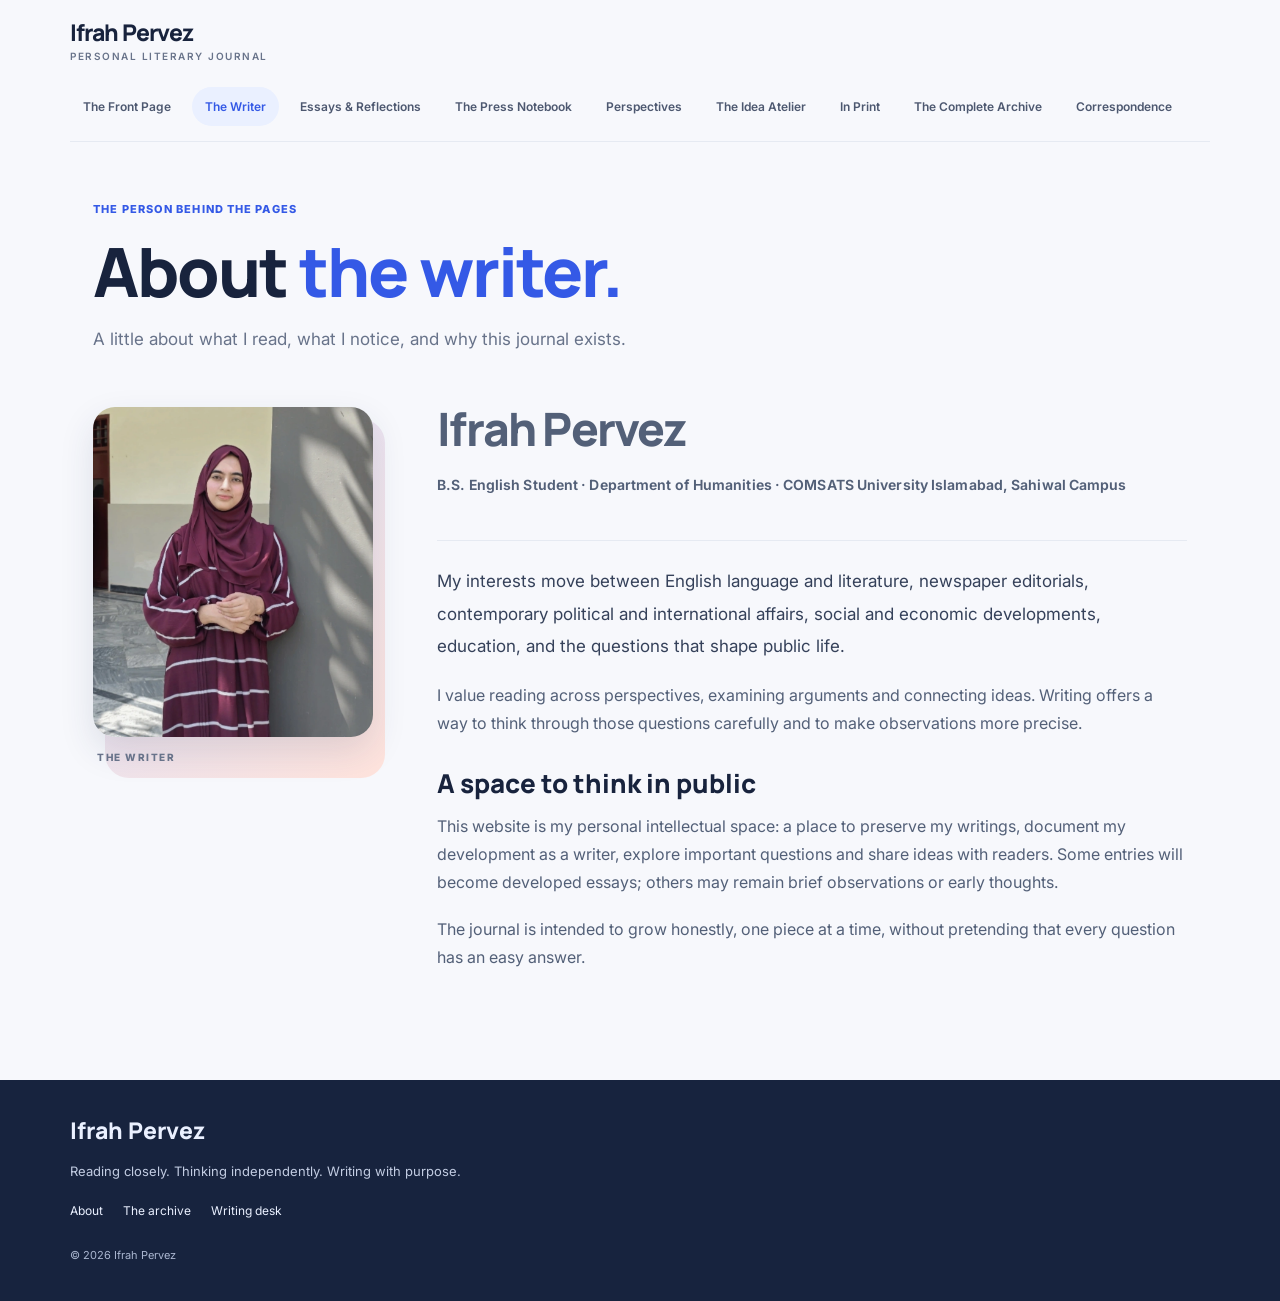
==== about.html @ 24530577 "Add files via upload" ====
<!doctype html>
<html lang="en"><head><meta charset="utf-8"><meta name="viewport" content="width=device-width, initial-scale=1"><meta name="description" content="A personal literary journal and writing archive by Ifrah Pervez."><meta name="theme-color" content="#f4f0e8"><title>About the Writer — Ifrah Pervez</title><link rel="stylesheet" href="styles.css"></head>
<body><header class="masthead"><div class="masthead-top"><a class="wordmark" href="index.html">Ifrah Pervez<span>Personal literary journal</span></a><button class="menu-toggle" aria-expanded="false" aria-label="Open navigation">Menu <i>＋</i></button></div><nav class="main-nav">
<a href="index.html">The Front Page</a><a class="current" href="about.html">The Writer</a><a href="essays.html">Essays &amp; Reflections</a><a href="observations.html">The Press Notebook</a><a href="opinions.html">Perspectives</a><a href="ideas.html">The Idea Atelier</a><a href="published.html">In Print</a><a href="archive.html">The Complete Archive</a><a href="correspondence.html">Correspondence</a>
</nav></header>
<main><section class="page-heading"><p class="overline">The person behind the pages</p><h1>About <em>the writer.</em></h1><p class="heading-note">A little about what I read, what I notice, and why this journal exists.</p></section><section class="about-page">
<figure class="writer-portrait"><img src="assets/ifrah-pervez.webp" alt="Portrait of Ifrah Pervez"><figcaption>THE WRITER</figcaption></figure>
<div class="prose">
<div class="writer-identity">
<p class="writer-name">Ifrah Pervez</p>
<p class="writer-subtitle">B.S. English Student · Department of Humanities · COMSATS University Islamabad, Sahiwal Campus</p>
</div>
<p class="lead">My interests move between English language and literature, newspaper editorials, contemporary political and international affairs, social and economic developments, education, and the questions that shape public life.</p><p>I value reading across perspectives, examining arguments and connecting ideas. Writing offers a way to think through those questions carefully and to make observations more precise.</p><h2>A space to think in public</h2><p>This website is my personal intellectual space: a place to preserve my writings, document my development as a writer, explore important questions and share ideas with readers. Some entries will become developed essays; others may remain brief observations or early thoughts.</p><p>The journal is intended to grow honestly, one piece at a time, without pretending that every question has an easy answer.</p></div></section></main><footer class="footer"><a class="footer-name" href="index.html">Ifrah Pervez</a><p>Reading closely. Thinking independently. Writing with purpose.</p><div><a href="about.html">About</a><a href="archive.html">The archive</a><a href="writing-desk.html">Writing desk</a></div><small>© 2026 Ifrah Pervez</small></footer><script src="app.js"></script></body></html>
---- styles.css ----
@import url('https://fonts.googleapis.com/css2?family=Inter:wght@400;500;600;700;800&family=Manrope:wght@400;500;600;700;800&display=swap');
:root{--ink:#18233d;--muted:#68738a;--blue:#3459e6;--blue2:#eaf0ff;--lav:#eee9ff;--coral:#ff806f;--peach:#fff0e9;--mint:#dff5ee;--yellow:#fff1bd;--line:#e6eaf2;--white:#fff;--bg:#f7f8fc;--heading:'Manrope',sans-serif;--body:'Inter',sans-serif}
*{box-sizing:border-box}html{scroll-behavior:smooth}body{margin:0;background:var(--bg);color:var(--ink);font:16px/1.75 var(--body)}a{color:inherit;text-decoration:none}button,input,select,textarea{font:inherit}img{max-width:100%}
.masthead{max-width:1320px;margin:auto;padding:20px 5.5% 0}.masthead-top{display:flex;align-items:center;justify-content:space-between;gap:20px;padding-bottom:15px}.wordmark{font:800 23px/1.1 var(--heading);letter-spacing:-1px;color:var(--ink)}.wordmark span{display:block;margin-top:5px;font:600 10px var(--body);letter-spacing:1.5px;text-transform:uppercase;color:var(--muted)}.main-nav{display:flex;align-items:center;gap:8px;flex-wrap:wrap;padding:10px 0 15px;border-bottom:1px solid var(--line)}.main-nav a{font-size:12px;font-weight:600;color:#4d5870;padding:9px 13px;border-radius:22px;transition:.2s}.main-nav a:hover,.main-nav a.current{background:var(--blue2);color:var(--blue)}.menu-toggle{display:none;border:0;background:var(--blue);color:white;border-radius:22px;padding:9px 16px}
main{max-width:1320px;margin:auto;padding:0 5.5%}.home-hero{padding:42px 0 26px}.hero-kicker,.section-label{display:flex;justify-content:space-between;align-items:center;font-size:11px;font-weight:700;letter-spacing:1.2px;text-transform:uppercase;color:var(--muted);padding:0 0 12px}.hero-kicker span,.section-label span:last-child{color:var(--blue)}.hero-grid{display:grid;grid-template-columns:1.05fr .85fr;gap:7%;align-items:center;padding:26px 2% 30px}.overline{font-size:11px;letter-spacing:1.1px;text-transform:uppercase;color:var(--blue);margin:0 0 14px;font-weight:800}.hero-copy h1{font:800 clamp(42px,6vw,76px)/1.08 var(--heading);letter-spacing:-3px;margin:0 0 20px;color:var(--ink)}.hero-copy h1 em{font-style:normal;color:var(--blue)}.hero-lede{max-width:610px;font:17px/1.85 var(--body);color:#536078;margin:0 0 25px}.under-link{display:inline-flex;gap:14px;align-items:center;border-radius:24px;background:var(--blue);color:#fff;padding:12px 20px;font-size:13px;font-weight:700;box-shadow:0 8px 20px #3459e62a}.under-link b{font-size:17px}.hero-portrait{margin:0;position:relative;padding:0}.hero-portrait:before{content:'';position:absolute;inset:-14px 16px 18px -16px;background:linear-gradient(135deg,#cfd9ff,#ffe0d7);border-radius:30px;transform:rotate(-2deg)}.hero-portrait img{display:block;position:relative;width:100%;height:440px;object-fit:cover;object-position:center 22%;border-radius:26px;box-shadow:0 18px 40px #24365a20}.hero-portrait figcaption{position:relative;display:flex;justify-content:space-between;gap:8px;padding:12px 5px 0;font-size:10px;letter-spacing:1px;color:var(--muted);font-weight:700}.hero-foot{display:flex;justify-content:space-between;gap:12px;flex-wrap:wrap;background:var(--lav);border-radius:18px;padding:14px 22px;font:700 13px var(--heading);color:#51468d}
.home-index{padding:48px 0 60px}.index-list{display:grid;grid-template-columns:repeat(2,1fr);gap:16px;margin-top:14px}.index-list a{display:grid;grid-template-columns:46px 1fr 22px;align-items:center;gap:14px;border:1px solid transparent;border-radius:20px;padding:22px;background:var(--blue2);transition:.2s}.index-list a:nth-child(2){background:var(--peach)}.index-list a:nth-child(3){background:var(--mint)}.index-list a:nth-child(4){background:var(--yellow)}.index-list a:hover{transform:translateY(-3px);box-shadow:0 12px 25px #1c2c5012}.index-list a>span{width:42px;height:42px;display:grid;place-items:center;border-radius:14px;background:#fff;color:var(--blue);font-weight:800}.index-list strong{font:800 19px/1.3 var(--heading)}.index-list i{display:block;grid-column:2;font:13px var(--body);color:var(--muted);font-style:normal}.index-list b{grid-column:3;grid-row:1/3;color:var(--blue);font-size:20px}
.home-bottom{display:grid;grid-template-columns:1fr 1fr;gap:18px;padding:12px 0 75px}.home-bottom>div{padding:30px;border-radius:22px;background:var(--peach)}.home-bottom .home-archive{background:var(--mint)}.home-bottom h2{font:800 clamp(30px,4vw,44px)/1.15 var(--heading);margin:0 0 12px;letter-spacing:-1.5px}.home-bottom h2 em{font-style:normal;color:var(--blue)}.home-bottom p:not(.overline){max-width:440px;color:var(--muted);font-size:15px;margin:0 0 20px}.home-bottom .under-link{padding:10px 16px}
.page-heading{padding:58px 2% 34px;max-width:1000px}.page-heading h1{font:800 clamp(40px,6vw,68px)/1.1 var(--heading);letter-spacing:-2px;margin:0 0 16px}.page-heading h1 em{font-style:normal;color:var(--blue)}.heading-note{font:17px/1.8 var(--body);color:var(--muted);max-width:720px;margin:0}.page-content{padding:28px 2% 90px}.section-label{margin-bottom:12px}.small-note{font-size:13px;color:var(--muted)}.entry-list{display:grid;gap:12px}.entry-row{display:grid;grid-template-columns:150px 1fr auto;gap:22px;align-items:start;padding:22px 24px;border-radius:18px;background:#fff;border:1px solid var(--line);box-shadow:0 5px 18px #1d2b4b08}.entry-kind{font-size:10px;letter-spacing:1px;text-transform:uppercase;color:var(--blue);font-weight:800;padding-top:7px}.entry-row h2{font:800 23px/1.3 var(--heading);margin:0 0 7px}.entry-row p{font-size:14px;color:var(--muted);margin:0;max-width:700px}.entry-date{font-size:11px;color:var(--muted);white-space:nowrap;padding-top:8px}.empty-state{padding:30px;background:var(--lav);border-radius:18px;color:#51468d}
.footer{background:#17233e;color:#eaf0ff;padding:34px max(5.5%,calc((100% - 1180px)/2));}.footer-name{font:800 23px var(--heading)}.footer p{color:#c2cce2;font-size:13px}.footer div{display:flex;gap:20px;flex-wrap:wrap;margin:18px 0}.footer div a{font-size:12px;color:#eaf0ff}.footer small{color:#aab6d0;font-size:11px}
.article-body{max-width:760px;margin:35px auto;font-size:17px;line-height:1.95;color:#35415a}.article-body p{margin:0 0 22px}.article-meta{font-size:12px;color:var(--blue);font-weight:800;text-transform:uppercase;letter-spacing:1px}.article-content h1{font:800 clamp(38px,5vw,60px)/1.15 var(--heading);letter-spacing:-2px}.article-actions{display:flex;gap:10px;flex-wrap:wrap}.outline-button,.quiet-button,.solid-button{border:0;border-radius:24px;padding:11px 18px;font-weight:700;font-size:13px;cursor:pointer}.solid-button{background:var(--blue);color:white}.outline-button{background:var(--blue2);color:var(--blue)}.quiet-button{background:#f0f2f7;color:#5b6478}.desk-notice{background:var(--yellow);border-radius:16px;padding:18px 20px;margin-bottom:24px}.desk-notice p{margin:5px 0 0;font-size:13px}.desk-form{display:grid;grid-template-columns:1fr 1fr;gap:16px}.field{display:flex;flex-direction:column;gap:6px}.field.full{grid-column:1/-1}.field label{font-size:12px;font-weight:800;color:#45516a}.field input,.field select,.field textarea,.archive-controls input,.archive-controls select{width:100%;border:1px solid #dce2ee;background:white;border-radius:12px;padding:12px 14px;color:var(--ink);outline-color:var(--blue)}.field textarea{resize:vertical}.desk-actions{display:flex;gap:10px;flex-wrap:wrap;margin:20px 0 34px}.desk-subhead{margin-top:30px}.desk-subhead h2{font:800 27px var(--heading);margin:0}.saved-list{display:grid;gap:10px}.saved-row{display:flex;justify-content:space-between;gap:14px;align-items:center;padding:14px 16px;border:1px solid var(--line);border-radius:14px;background:white}.saved-row small{display:block;color:var(--muted);font-size:11px}.saved-row button{border:0;border-radius:16px;padding:7px 11px;margin-left:6px;background:var(--blue2);color:var(--blue);cursor:pointer}.archive-controls{display:grid;grid-template-columns:2fr 1fr 1fr 1fr;gap:10px;margin-bottom:20px}.file-label{cursor:pointer}
@media(max-width:800px){.masthead{padding:16px 5% 0}.main-nav{gap:3px}.main-nav a{font-size:11px;padding:8px 10px}.hero-grid{grid-template-columns:1fr;gap:28px;padding:25px 1%}.hero-portrait{max-width:520px}.hero-portrait img{height:390px}.hero-copy h1{font-size:clamp(42px,10vw,66px)}.hero-foot{font-size:11px}.index-list{grid-template-columns:1fr}.entry-row{grid-template-columns:1fr;gap:5px}.entry-date{padding:0}.archive-controls{grid-template-columns:1fr 1fr}}
@media(max-width:560px){body{font-size:15px}.masthead-top{padding-bottom:10px}.menu-toggle{display:block}.main-nav{display:none;flex-direction:column;align-items:stretch;padding:8px 0}.main-nav.open{display:flex}.main-nav a{padding:10px 13px}.hero-grid{padding-top:18px}.hero-portrait img{height:340px}.hero-copy h1{letter-spacing:-2px}.hero-lede{font-size:15px}.hero-foot{display:grid;grid-template-columns:1fr;gap:5px}.home-bottom{grid-template-columns:1fr}.page-heading{padding-top:40px}.desk-form{grid-template-columns:1fr}.field.full{grid-column:auto}.archive-controls{grid-template-columns:1fr}.saved-row{align-items:flex-start;flex-direction:column}.footer{padding:30px 5%}}


/* The Writer page: a smaller portrait and a distinct academic identity */
.about-page{display:grid;grid-template-columns:minmax(210px,280px) minmax(0,1fr);gap:clamp(30px,5vw,68px);align-items:start;padding:10px 2% 90px}
.writer-portrait{margin:8px 0 0;max-width:280px;position:relative}
.writer-portrait:before{content:'';position:absolute;inset:12px -12px -12px 12px;border-radius:24px;background:linear-gradient(135deg,#dce4ff,#ffe3dc);z-index:0}
.writer-portrait img{display:block;position:relative;width:100%;height:330px;object-fit:cover;object-position:center 22%;border-radius:22px;box-shadow:0 14px 34px #24365a20}
.writer-portrait figcaption{position:relative;padding:12px 4px 0;font-size:10px;letter-spacing:1.5px;font-weight:800;color:var(--muted)}
.prose{max-width:760px}
.writer-identity{padding:4px 0 24px;margin:0 0 24px;border-bottom:1px solid var(--line)}
.writer-name{font:800 clamp(32px,4vw,46px)/1.12 var(--heading);letter-spacing:-1.8px;color:var(--ink);margin:0 0 9px}
.writer-subtitle{margin:0;color:var(--blue);font-size:14px;line-height:1.7;font-weight:650;letter-spacing:.1px}
.prose p{color:#536078;margin:0 0 19px}
.prose .lead{font-size:17px;line-height:1.9;color:#35415a}
.prose h2{font:800 26px/1.25 var(--heading);margin:30px 0 12px}
@media(max-width:800px){.about-page{grid-template-columns:220px minmax(0,1fr);gap:28px}.writer-portrait img{height:290px}}
@media(max-width:620px){.about-page{grid-template-columns:1fr;padding-top:0;gap:26px}.writer-portrait{width:min(240px,78%);margin:0 auto 4px}.writer-portrait img{height:285px}.writer-identity{text-align:left}.writer-name{font-size:36px}.writer-credentials{gap:7px}.writer-credentials span{font-size:11px;padding:7px 10px}}
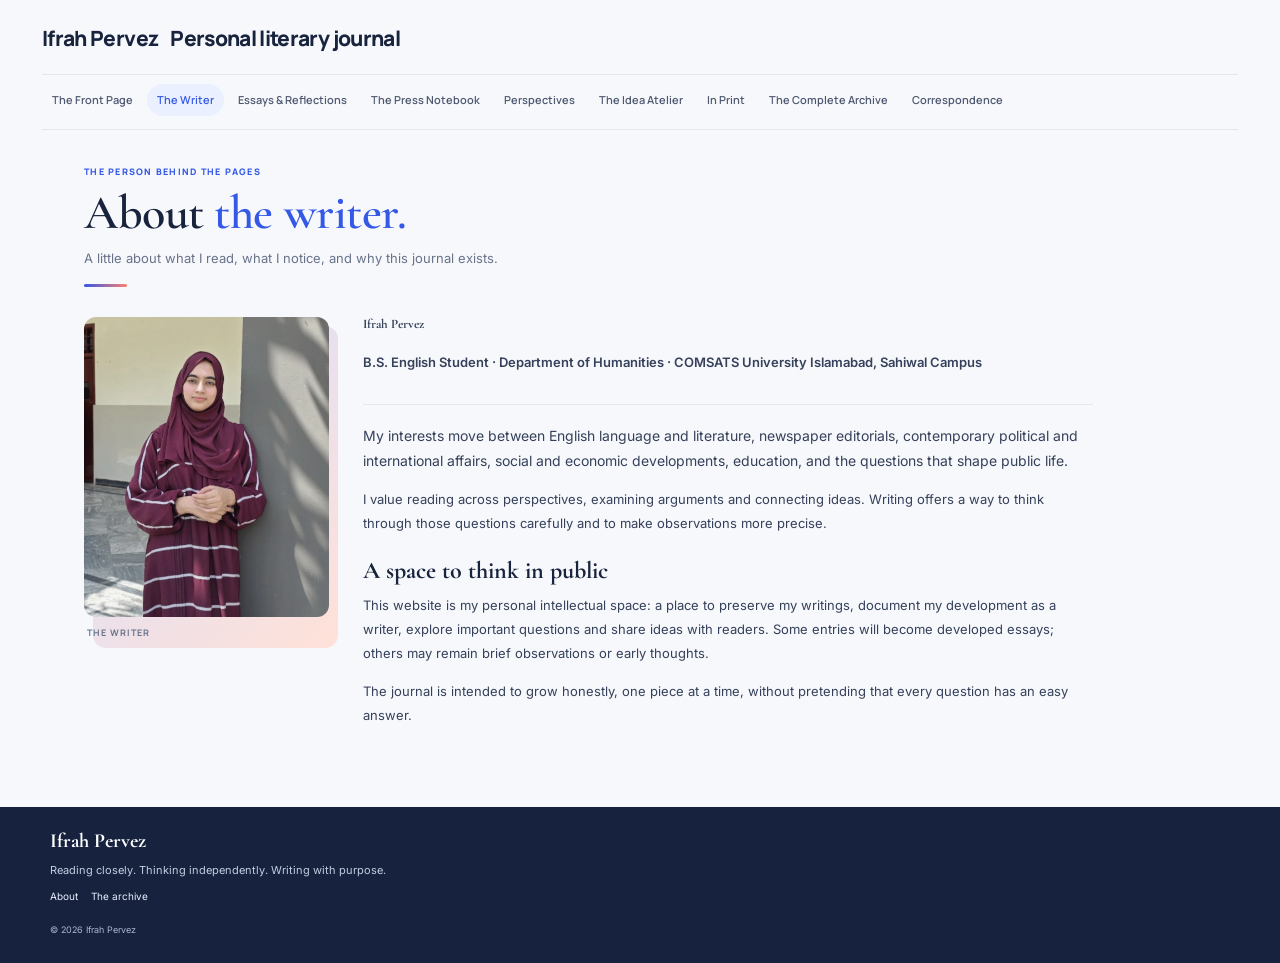
==== commit 6ea759ef: "Remove private Writing Desk link from About page" ====
--- a/about.html
+++ b/about.html
@@ -1,5 +1,5 @@
 <!doctype html>
-<html lang="en"><head><meta charset="utf-8"><meta name="viewport" content="width=device-width, initial-scale=1"><meta name="description" content="A personal literary journal and writing archive by Ifrah Pervez."><meta name="theme-color" content="#f4f0e8"><title>About the Writer — Ifrah Pervez</title><link rel="stylesheet" href="styles.css"></head>
+<html lang="en"><head><meta charset="utf-8"><meta name="viewport" content="width=device-width, initial-scale=1"><meta name="description" content="A personal literary journal and writing archive by Ifrah Pervez."><meta name="theme-color" content="#f4f0e8"><title>About the Writer — Ifrah Pervez</title><link rel="stylesheet" href="styles.css"><link rel="icon" type="image/svg+xml" href="assets/favicon.svg"></head>
 <body><header class="masthead"><div class="masthead-top"><a class="wordmark" href="index.html">Ifrah Pervez<span>Personal literary journal</span></a><button class="menu-toggle" aria-expanded="false" aria-label="Open navigation">Menu <i>＋</i></button></div><nav class="main-nav">
 <a href="index.html">The Front Page</a><a class="current" href="about.html">The Writer</a><a href="essays.html">Essays &amp; Reflections</a><a href="observations.html">The Press Notebook</a><a href="opinions.html">Perspectives</a><a href="ideas.html">The Idea Atelier</a><a href="published.html">In Print</a><a href="archive.html">The Complete Archive</a><a href="correspondence.html">Correspondence</a>
 </nav></header>
@@ -10,4 +10,4 @@
 <p class="writer-name">Ifrah Pervez</p>
 <p class="writer-subtitle">B.S. English Student · Department of Humanities · COMSATS University Islamabad, Sahiwal Campus</p>
 </div>
-<p class="lead">My interests move between English language and literature, newspaper editorials, contemporary political and international affairs, social and economic developments, education, and the questions that shape public life.</p><p>I value reading across perspectives, examining arguments and connecting ideas. Writing offers a way to think through those questions carefully and to make observations more precise.</p><h2>A space to think in public</h2><p>This website is my personal intellectual space: a place to preserve my writings, document my development as a writer, explore important questions and share ideas with readers. Some entries will become developed essays; others may remain brief observations or early thoughts.</p><p>The journal is intended to grow honestly, one piece at a time, without pretending that every question has an easy answer.</p></div></section></main><footer class="footer"><a class="footer-name" href="index.html">Ifrah Pervez</a><p>Reading closely. Thinking independently. Writing with purpose.</p><div><a href="about.html">About</a><a href="archive.html">The archive</a><a href="writing-desk.html">Writing desk</a></div><small>© 2026 Ifrah Pervez</small></footer><script src="app.js"></script></body></html>+<p class="lead">My interests move between English language and literature, newspaper editorials, contemporary political and international affairs, social and economic developments, education, and the questions that shape public life.</p><p>I value reading across perspectives, examining arguments and connecting ideas. Writing offers a way to think through those questions carefully and to make observations more precise.</p><h2>A space to think in public</h2><p>This website is my personal intellectual space: a place to preserve my writings, document my development as a writer, explore important questions and share ideas with readers. Some entries will become developed essays; others may remain brief observations or early thoughts.</p><p>The journal is intended to grow honestly, one piece at a time, without pretending that every question has an easy answer.</p></div></section></main><footer class="footer"><a class="footer-name" href="index.html">Ifrah Pervez</a><p>Reading closely. Thinking independently. Writing with purpose.</p><div><a href="about.html">About</a><a href="archive.html">The archive</a></div><small>© 2026 Ifrah Pervez</small></footer><script src="app.js"></script></body></html>
--- a/styles.css
+++ b/styles.css
@@ -1,29 +1,663 @@
-@import url('https://fonts.googleapis.com/css2?family=Inter:wght@400;500;600;700;800&family=Manrope:wght@400;500;600;700;800&display=swap');
-:root{--ink:#18233d;--muted:#68738a;--blue:#3459e6;--blue2:#eaf0ff;--lav:#eee9ff;--coral:#ff806f;--peach:#fff0e9;--mint:#dff5ee;--yellow:#fff1bd;--line:#e6eaf2;--white:#fff;--bg:#f7f8fc;--heading:'Manrope',sans-serif;--body:'Inter',sans-serif}
-*{box-sizing:border-box}html{scroll-behavior:smooth}body{margin:0;background:var(--bg);color:var(--ink);font:16px/1.75 var(--body)}a{color:inherit;text-decoration:none}button,input,select,textarea{font:inherit}img{max-width:100%}
-.masthead{max-width:1320px;margin:auto;padding:20px 5.5% 0}.masthead-top{display:flex;align-items:center;justify-content:space-between;gap:20px;padding-bottom:15px}.wordmark{font:800 23px/1.1 var(--heading);letter-spacing:-1px;color:var(--ink)}.wordmark span{display:block;margin-top:5px;font:600 10px var(--body);letter-spacing:1.5px;text-transform:uppercase;color:var(--muted)}.main-nav{display:flex;align-items:center;gap:8px;flex-wrap:wrap;padding:10px 0 15px;border-bottom:1px solid var(--line)}.main-nav a{font-size:12px;font-weight:600;color:#4d5870;padding:9px 13px;border-radius:22px;transition:.2s}.main-nav a:hover,.main-nav a.current{background:var(--blue2);color:var(--blue)}.menu-toggle{display:none;border:0;background:var(--blue);color:white;border-radius:22px;padding:9px 16px}
-main{max-width:1320px;margin:auto;padding:0 5.5%}.home-hero{padding:42px 0 26px}.hero-kicker,.section-label{display:flex;justify-content:space-between;align-items:center;font-size:11px;font-weight:700;letter-spacing:1.2px;text-transform:uppercase;color:var(--muted);padding:0 0 12px}.hero-kicker span,.section-label span:last-child{color:var(--blue)}.hero-grid{display:grid;grid-template-columns:1.05fr .85fr;gap:7%;align-items:center;padding:26px 2% 30px}.overline{font-size:11px;letter-spacing:1.1px;text-transform:uppercase;color:var(--blue);margin:0 0 14px;font-weight:800}.hero-copy h1{font:800 clamp(42px,6vw,76px)/1.08 var(--heading);letter-spacing:-3px;margin:0 0 20px;color:var(--ink)}.hero-copy h1 em{font-style:normal;color:var(--blue)}.hero-lede{max-width:610px;font:17px/1.85 var(--body);color:#536078;margin:0 0 25px}.under-link{display:inline-flex;gap:14px;align-items:center;border-radius:24px;background:var(--blue);color:#fff;padding:12px 20px;font-size:13px;font-weight:700;box-shadow:0 8px 20px #3459e62a}.under-link b{font-size:17px}.hero-portrait{margin:0;position:relative;padding:0}.hero-portrait:before{content:'';position:absolute;inset:-14px 16px 18px -16px;background:linear-gradient(135deg,#cfd9ff,#ffe0d7);border-radius:30px;transform:rotate(-2deg)}.hero-portrait img{display:block;position:relative;width:100%;height:440px;object-fit:cover;object-position:center 22%;border-radius:26px;box-shadow:0 18px 40px #24365a20}.hero-portrait figcaption{position:relative;display:flex;justify-content:space-between;gap:8px;padding:12px 5px 0;font-size:10px;letter-spacing:1px;color:var(--muted);font-weight:700}.hero-foot{display:flex;justify-content:space-between;gap:12px;flex-wrap:wrap;background:var(--lav);border-radius:18px;padding:14px 22px;font:700 13px var(--heading);color:#51468d}
-.home-index{padding:48px 0 60px}.index-list{display:grid;grid-template-columns:repeat(2,1fr);gap:16px;margin-top:14px}.index-list a{display:grid;grid-template-columns:46px 1fr 22px;align-items:center;gap:14px;border:1px solid transparent;border-radius:20px;padding:22px;background:var(--blue2);transition:.2s}.index-list a:nth-child(2){background:var(--peach)}.index-list a:nth-child(3){background:var(--mint)}.index-list a:nth-child(4){background:var(--yellow)}.index-list a:hover{transform:translateY(-3px);box-shadow:0 12px 25px #1c2c5012}.index-list a>span{width:42px;height:42px;display:grid;place-items:center;border-radius:14px;background:#fff;color:var(--blue);font-weight:800}.index-list strong{font:800 19px/1.3 var(--heading)}.index-list i{display:block;grid-column:2;font:13px var(--body);color:var(--muted);font-style:normal}.index-list b{grid-column:3;grid-row:1/3;color:var(--blue);font-size:20px}
-.home-bottom{display:grid;grid-template-columns:1fr 1fr;gap:18px;padding:12px 0 75px}.home-bottom>div{padding:30px;border-radius:22px;background:var(--peach)}.home-bottom .home-archive{background:var(--mint)}.home-bottom h2{font:800 clamp(30px,4vw,44px)/1.15 var(--heading);margin:0 0 12px;letter-spacing:-1.5px}.home-bottom h2 em{font-style:normal;color:var(--blue)}.home-bottom p:not(.overline){max-width:440px;color:var(--muted);font-size:15px;margin:0 0 20px}.home-bottom .under-link{padding:10px 16px}
-.page-heading{padding:58px 2% 34px;max-width:1000px}.page-heading h1{font:800 clamp(40px,6vw,68px)/1.1 var(--heading);letter-spacing:-2px;margin:0 0 16px}.page-heading h1 em{font-style:normal;color:var(--blue)}.heading-note{font:17px/1.8 var(--body);color:var(--muted);max-width:720px;margin:0}.page-content{padding:28px 2% 90px}.section-label{margin-bottom:12px}.small-note{font-size:13px;color:var(--muted)}.entry-list{display:grid;gap:12px}.entry-row{display:grid;grid-template-columns:150px 1fr auto;gap:22px;align-items:start;padding:22px 24px;border-radius:18px;background:#fff;border:1px solid var(--line);box-shadow:0 5px 18px #1d2b4b08}.entry-kind{font-size:10px;letter-spacing:1px;text-transform:uppercase;color:var(--blue);font-weight:800;padding-top:7px}.entry-row h2{font:800 23px/1.3 var(--heading);margin:0 0 7px}.entry-row p{font-size:14px;color:var(--muted);margin:0;max-width:700px}.entry-date{font-size:11px;color:var(--muted);white-space:nowrap;padding-top:8px}.empty-state{padding:30px;background:var(--lav);border-radius:18px;color:#51468d}
-.footer{background:#17233e;color:#eaf0ff;padding:34px max(5.5%,calc((100% - 1180px)/2));}.footer-name{font:800 23px var(--heading)}.footer p{color:#c2cce2;font-size:13px}.footer div{display:flex;gap:20px;flex-wrap:wrap;margin:18px 0}.footer div a{font-size:12px;color:#eaf0ff}.footer small{color:#aab6d0;font-size:11px}
-.article-body{max-width:760px;margin:35px auto;font-size:17px;line-height:1.95;color:#35415a}.article-body p{margin:0 0 22px}.article-meta{font-size:12px;color:var(--blue);font-weight:800;text-transform:uppercase;letter-spacing:1px}.article-content h1{font:800 clamp(38px,5vw,60px)/1.15 var(--heading);letter-spacing:-2px}.article-actions{display:flex;gap:10px;flex-wrap:wrap}.outline-button,.quiet-button,.solid-button{border:0;border-radius:24px;padding:11px 18px;font-weight:700;font-size:13px;cursor:pointer}.solid-button{background:var(--blue);color:white}.outline-button{background:var(--blue2);color:var(--blue)}.quiet-button{background:#f0f2f7;color:#5b6478}.desk-notice{background:var(--yellow);border-radius:16px;padding:18px 20px;margin-bottom:24px}.desk-notice p{margin:5px 0 0;font-size:13px}.desk-form{display:grid;grid-template-columns:1fr 1fr;gap:16px}.field{display:flex;flex-direction:column;gap:6px}.field.full{grid-column:1/-1}.field label{font-size:12px;font-weight:800;color:#45516a}.field input,.field select,.field textarea,.archive-controls input,.archive-controls select{width:100%;border:1px solid #dce2ee;background:white;border-radius:12px;padding:12px 14px;color:var(--ink);outline-color:var(--blue)}.field textarea{resize:vertical}.desk-actions{display:flex;gap:10px;flex-wrap:wrap;margin:20px 0 34px}.desk-subhead{margin-top:30px}.desk-subhead h2{font:800 27px var(--heading);margin:0}.saved-list{display:grid;gap:10px}.saved-row{display:flex;justify-content:space-between;gap:14px;align-items:center;padding:14px 16px;border:1px solid var(--line);border-radius:14px;background:white}.saved-row small{display:block;color:var(--muted);font-size:11px}.saved-row button{border:0;border-radius:16px;padding:7px 11px;margin-left:6px;background:var(--blue2);color:var(--blue);cursor:pointer}.archive-controls{display:grid;grid-template-columns:2fr 1fr 1fr 1fr;gap:10px;margin-bottom:20px}.file-label{cursor:pointer}
-@media(max-width:800px){.masthead{padding:16px 5% 0}.main-nav{gap:3px}.main-nav a{font-size:11px;padding:8px 10px}.hero-grid{grid-template-columns:1fr;gap:28px;padding:25px 1%}.hero-portrait{max-width:520px}.hero-portrait img{height:390px}.hero-copy h1{font-size:clamp(42px,10vw,66px)}.hero-foot{font-size:11px}.index-list{grid-template-columns:1fr}.entry-row{grid-template-columns:1fr;gap:5px}.entry-date{padding:0}.archive-controls{grid-template-columns:1fr 1fr}}
-@media(max-width:560px){body{font-size:15px}.masthead-top{padding-bottom:10px}.menu-toggle{display:block}.main-nav{display:none;flex-direction:column;align-items:stretch;padding:8px 0}.main-nav.open{display:flex}.main-nav a{padding:10px 13px}.hero-grid{padding-top:18px}.hero-portrait img{height:340px}.hero-copy h1{letter-spacing:-2px}.hero-lede{font-size:15px}.hero-foot{display:grid;grid-template-columns:1fr;gap:5px}.home-bottom{grid-template-columns:1fr}.page-heading{padding-top:40px}.desk-form{grid-template-columns:1fr}.field.full{grid-column:auto}.archive-controls{grid-template-columns:1fr}.saved-row{align-items:flex-start;flex-direction:column}.footer{padding:30px 5%}}
-
-
-/* The Writer page: a smaller portrait and a distinct academic identity */
-.about-page{display:grid;grid-template-columns:minmax(210px,280px) minmax(0,1fr);gap:clamp(30px,5vw,68px);align-items:start;padding:10px 2% 90px}
-.writer-portrait{margin:8px 0 0;max-width:280px;position:relative}
-.writer-portrait:before{content:'';position:absolute;inset:12px -12px -12px 12px;border-radius:24px;background:linear-gradient(135deg,#dce4ff,#ffe3dc);z-index:0}
-.writer-portrait img{display:block;position:relative;width:100%;height:330px;object-fit:cover;object-position:center 22%;border-radius:22px;box-shadow:0 14px 34px #24365a20}
-.writer-portrait figcaption{position:relative;padding:12px 4px 0;font-size:10px;letter-spacing:1.5px;font-weight:800;color:var(--muted)}
-.prose{max-width:760px}
-.writer-identity{padding:4px 0 24px;margin:0 0 24px;border-bottom:1px solid var(--line)}
-.writer-name{font:800 clamp(32px,4vw,46px)/1.12 var(--heading);letter-spacing:-1.8px;color:var(--ink);margin:0 0 9px}
-.writer-subtitle{margin:0;color:var(--blue);font-size:14px;line-height:1.7;font-weight:650;letter-spacing:.1px}
-.prose p{color:#536078;margin:0 0 19px}
-.prose .lead{font-size:17px;line-height:1.9;color:#35415a}
-.prose h2{font:800 26px/1.25 var(--heading);margin:30px 0 12px}
-@media(max-width:800px){.about-page{grid-template-columns:220px minmax(0,1fr);gap:28px}.writer-portrait img{height:290px}}
-@media(max-width:620px){.about-page{grid-template-columns:1fr;padding-top:0;gap:26px}.writer-portrait{width:min(240px,78%);margin:0 auto 4px}.writer-portrait img{height:285px}.writer-identity{text-align:left}.writer-name{font-size:36px}.writer-credentials{gap:7px}.writer-credentials span{font-size:11px;padding:7px 10px}}
+@import url('https://fonts.googleapis.com/css2?family=Cormorant+Garamond:wght@500;600;700&family=Inter:wght@400;500;600;700&family=Manrope:wght@500;600;700;800&display=swap');
+
+/* =====================================================
+   IFRAH PERVEZ — PERSONAL DIGITAL LITERARY JOURNAL
+   Classical editorial typography + modern digital layout
+   Existing cobalt, lavender, coral and mint palette retained
+===================================================== */
+
+:root {
+  --ink: #18233d;
+  --ink-soft: #35415a;
+  --muted: #68738a;
+  --blue: #3459e6;
+  --blue-deep: #263b83;
+  --blue2: #eaf0ff;
+  --lav: #eee9ff;
+  --coral: #ff806f;
+  --peach: #fff0e9;
+  --mint: #dff5ee;
+  --yellow: #fff1bd;
+  --line: #e3e7f0;
+  --white: #ffffff;
+  --bg: #f7f8fc;
+  --heading: 'Cormorant Garamond', Georgia, serif;
+  --body: 'Inter', Arial, sans-serif;
+  --ui: 'Manrope', Arial, sans-serif;
+  --content: 1180px;
+  --radius: 14px;
+  --shadow-soft: 0 8px 24px rgba(24, 35, 61, .06);
+}
+
+* { box-sizing: border-box; }
+html { scroll-behavior: smooth; }
+body {
+  margin: 0;
+  background: var(--bg);
+  color: var(--ink);
+  font: 15px/1.7 var(--body);
+  -webkit-font-smoothing: antialiased;
+}
+img { display: block; max-width: 100%; }
+a { color: inherit; text-decoration: none; }
+button, input, select, textarea { font: inherit; }
+button { cursor: pointer; }
+
+/* HEADER */
+.masthead {
+  width: 100%;
+  max-width: 1320px;
+  margin: 0 auto;
+  padding: 18px 42px 0;
+}
+.masthead-top {
+  display: flex;
+  align-items: center;
+  justify-content: space-between;
+  gap: 18px;
+  padding-bottom: 14px;
+}
+.wordmark {
+  display: inline-flex;
+  align-items: center;
+  gap: 12px;
+  min-height: 42px;
+  color: var(--ink);
+  font: 800 21px/1.1 var(--ui);
+  letter-spacing: -.65px;
+  text-decoration: none;
+}
+
+.wordmark img {
+  display: block;
+  flex: 0 0 42px;
+  width: 42px;
+  height: 42px;
+  margin: 0;
+  object-fit: contain;
+}
+
+.wordmark-text {
+  display: block;
+  color: var(--ink);
+  font: 800 21px/1.1 var(--ui);
+  letter-spacing: -.65px;
+}
+
+.wordmark-text span {
+  display: block;
+  margin-top: 5px;
+  color: var(--muted);
+  font: 600 9px/1.3 var(--body);
+  letter-spacing: 1.35px;
+  text-transform: uppercase;
+}
+.main-nav {
+  display: flex;
+  align-items: center;
+  flex-wrap: wrap;
+  gap: 4px;
+  padding: 9px 0 13px;
+  border-top: 1px solid var(--line);
+  border-bottom: 1px solid var(--line);
+}
+.main-nav a {
+  display: inline-flex;
+  align-items: center;
+  min-height: 32px;
+  padding: 6px 10px;
+  border-radius: 18px;
+  color: #4d5870;
+  font: 600 11px/1.3 var(--ui);
+  transition: background .2s ease, color .2s ease;
+}
+.main-nav a:hover, .main-nav a.current {
+   .main-nav a.writing-desk-link {
+  margin-left: 6px;
+  padding: 8px 14px;
+  background: var(--ink);
+  color: #ffffff;
+  font-weight: 700;
+}
+
+.main-nav a.writing-desk-link:hover {
+  background: var(--blue);
+  color: #ffffff;
+}
+  background: var(--blue2);
+  color: var(--blue);
+}
+.menu-toggle {
+  display: none;
+  border: 0;
+  border-radius: 20px;
+  padding: 8px 13px;
+  background: var(--blue);
+  color: var(--white);
+  font: 700 11px var(--ui);
+}
+
+/* PAGE WIDTH */
+main {
+  width: 100%;
+  max-width: var(--content);
+  margin: 0 auto;
+  padding: 0 34px;
+}
+
+/* HOMEPAGE HERO */
+.home-hero { padding: 30px 0 20px; }
+.hero-kicker, .section-label {
+  display: flex;
+  align-items: center;
+  justify-content: space-between;
+  gap: 14px;
+  color: var(--muted);
+  font: 700 9px/1.4 var(--ui);
+  letter-spacing: 1.35px;
+  text-transform: uppercase;
+}
+.hero-kicker { padding: 0 1px 12px; }
+.hero-grid {
+  display: grid;
+  grid-template-columns: minmax(0, .92fr) minmax(0, 1.08fr);
+  align-items: center;
+  gap: 42px;
+  padding: 14px 0 22px;
+}
+.overline {
+  margin: 0 0 9px;
+  color: var(--blue);
+  font: 800 9px/1.4 var(--ui);
+  letter-spacing: 1.25px;
+  text-transform: uppercase;
+}
+.hero-copy h1 {
+  max-width: 600px;
+  margin: 0 0 12px;
+  color: var(--ink);
+  font: 600 clamp(42px, 5.1vw, 61px)/.98 var(--heading);
+  letter-spacing: -.9px;
+}
+.hero-copy h1 em { color: var(--blue); font-style: normal; }
+.hero-lede {
+  max-width: 510px;
+  margin: 0 0 17px;
+  color: var(--ink-soft);
+  font-size: 14px;
+  line-height: 1.8;
+}
+.under-link {
+  display: inline-flex;
+  align-items: center;
+  gap: 9px;
+  padding: 9px 15px;
+  border-radius: 20px;
+  background: var(--blue);
+  color: var(--white);
+  font: 700 11px/1.3 var(--ui);
+  box-shadow: 0 5px 15px rgba(52, 89, 230, .14);
+  transition: transform .2s ease, box-shadow .2s ease;
+}
+.under-link b { font-size: 15px; }
+.under-link:hover { transform: translateY(-1px); box-shadow: 0 8px 18px rgba(52, 89, 230, .2); }
+.hero-visual { margin: 0; min-width: 0; }
+.hero-visual img {
+  width: 100%;
+  height: 320px;
+  object-fit: cover;
+  object-position: center;
+  border-radius: 15px;
+  box-shadow: var(--shadow-soft);
+}
+.hero-visual figcaption {
+  padding: 8px 3px 0;
+  color: var(--muted);
+  font: 500 10px/1.5 var(--body);
+  letter-spacing: .2px;
+}
+.hero-foot {
+  display: flex;
+  justify-content: space-between;
+  flex-wrap: wrap;
+  gap: 9px 18px;
+  padding: 10px 15px;
+  border: 1px solid #e3e6f2;
+  border-radius: 9px;
+  background: var(--lav);
+  color: #51468d;
+  font: 700 10px/1.4 var(--ui);
+}
+
+/* IMAGE-LED JOURNAL CATEGORY CARDS */
+.home-index { padding: 28px 0 38px; }
+.section-label { margin-bottom: 13px; }
+.section-label span:first-child {
+  color: var(--ink);
+  font: 600 28px/1.1 var(--heading);
+  letter-spacing: -.25px;
+  text-transform: none;
+}
+.section-label span:last-child { color: var(--blue); font-size: 9px; }
+.journal-grid {
+  display: grid;
+  grid-template-columns: repeat(4, minmax(0, 1fr));
+  gap: 14px;
+}
+.journal-card {
+  display: flex;
+  min-width: 0;
+  flex-direction: column;
+  overflow: hidden;
+  border: 1px solid var(--line);
+  border-radius: 11px;
+  background: var(--white);
+  box-shadow: 0 3px 12px rgba(24, 35, 61, .035);
+  transition: transform .2s ease, box-shadow .2s ease, border-color .2s ease;
+}
+.journal-card:hover {
+  transform: translateY(-3px);
+  border-color: #ccd6fa;
+  box-shadow: 0 10px 22px rgba(24, 35, 61, .09);
+}
+.journal-card-image { overflow: hidden; background: var(--blue2); }
+.journal-card-image img {
+  width: 100%;
+  height: 148px;
+  object-fit: cover;
+  transition: transform .35s ease;
+}
+.journal-card:hover .journal-card-image img { transform: scale(1.035); }
+.journal-card-body { display: flex; flex: 1; flex-direction: column; padding: 12px 13px 13px; }
+.journal-card-label {
+  margin: 0 0 5px;
+  color: var(--blue);
+  font: 800 8px/1.4 var(--ui);
+  letter-spacing: 1px;
+  text-transform: uppercase;
+}
+.journal-card h2 {
+  margin: 0 0 5px;
+  color: var(--ink);
+  font: 700 19px/1.12 var(--heading);
+}
+.journal-card p {
+  margin: 0;
+  color: var(--muted);
+  font-size: 11px;
+  line-height: 1.55;
+}
+.journal-card-more {
+  display: inline-flex;
+  align-items: center;
+  gap: 7px;
+  margin-top: auto;
+  padding-top: 10px;
+  color: var(--blue);
+  font: 700 10px var(--ui);
+}
+
+/* IN PRINT + ARCHIVE FEATURE STRIP */
+.home-bottom {
+  display: grid;
+  grid-template-columns: repeat(2, minmax(0, 1fr));
+  gap: 14px;
+  padding: 0 0 42px;
+}
+.home-bottom > div {
+  padding: 19px 20px;
+  border: 1px solid var(--line);
+  border-radius: 11px;
+  background: var(--peach);
+}
+.home-bottom .home-archive { background: var(--mint); }
+.home-bottom h2 {
+  margin: 0 0 6px;
+  color: var(--ink);
+  font: 700 25px/1.1 var(--heading);
+}
+.home-bottom p:not(.overline) {
+  max-width: 430px;
+  margin: 0 0 12px;
+  color: var(--muted);
+  font-size: 12px;
+  line-height: 1.65;
+}
+.home-bottom .under-link { padding: 8px 12px; font-size: 10px; }
+
+/* INNER PAGE HEADINGS */
+.page-heading {
+  max-width: 900px;
+  padding: 36px 0 20px;
+}
+.page-heading h1, .article-page h1 {
+  margin: 0 0 9px;
+  color: var(--ink);
+  font: 600 clamp(34px, 4vw, 48px)/1.05 var(--heading);
+  letter-spacing: -.45px;
+}
+.page-heading h1 em { color: var(--blue); font-style: normal; }
+.page-heading::after {
+  content: '';
+  display: block;
+  width: 43px;
+  height: 3px;
+  margin-top: 14px;
+  border-radius: 3px;
+  background: linear-gradient(90deg, var(--blue), var(--coral));
+}
+.heading-note {
+  max-width: 700px;
+  margin: 0;
+  color: var(--muted);
+  font-size: 13px;
+  line-height: 1.75;
+}
+.page-content { padding: 16px 0 54px; }
+.small-note { color: var(--muted); font-size: 11px; line-height: 1.6; }
+
+/* ARTICLE LISTINGS (ESSAYS, OBSERVATIONS, OPINIONS, IDEAS, ARCHIVE) */
+.entry-list { display: grid; gap: 9px; }
+.entry-row {
+  display: grid;
+  grid-template-columns: 135px minmax(0, 1fr) auto;
+  align-items: start;
+  gap: 16px;
+  padding: 14px 16px;
+  border: 1px solid var(--line);
+  border-radius: 10px;
+  background: var(--white);
+  transition: border-color .2s ease, box-shadow .2s ease;
+}
+.entry-row:hover { border-color: #cbd5f8; box-shadow: 0 5px 16px rgba(24, 35, 61, .06); }
+.entry-kind {
+  padding-top: 4px;
+  color: var(--blue);
+  font: 800 8px/1.5 var(--ui);
+  letter-spacing: .9px;
+  text-transform: uppercase;
+}
+.entry-row h2 {
+  margin: 0 0 4px;
+  color: var(--ink);
+  font: 700 20px/1.2 var(--heading);
+}
+.entry-row h2 a:hover { color: var(--blue); }
+.entry-row p { max-width: 680px; margin: 0; color: var(--muted); font-size: 12px; line-height: 1.6; }
+.entry-date { padding-top: 4px; color: var(--muted); font-size: 10px; white-space: nowrap; }
+.empty-state { padding: 19px; border: 1px dashed #cfd6e8; border-radius: 10px; background: #fff; color: var(--muted); font-size: 12px; }
+
+/* ABOUT PAGE */
+.about-page {
+  display: grid;
+  grid-template-columns: minmax(190px, 245px) minmax(0, 1fr);
+  align-items: start;
+  gap: 34px;
+  padding: 5px 0 54px;
+}
+.writer-portrait { position: relative; max-width: 245px; margin: 5px 0 0; }
+.writer-portrait::before {
+  content: '';
+  position: absolute;
+  z-index: 0;
+  inset: 9px -9px -9px 9px;
+  border-radius: 13px;
+  background: linear-gradient(135deg, #d7e0ff, #ffe1d8);
+}
+.writer-portrait img { position: relative; width: 100%; height: 300px; object-fit: cover; object-position: center 22%; border-radius: 12px; }
+.writer-portrait figcaption { position: relative; padding: 9px 3px 0; color: var(--muted); font: 700 9px var(--ui); letter-spacing: 1px; }
+.prose { max-width: 730px; }
+.writer-identity { padding: 0 0 16px; margin: 0 0 18px; border-bottom: 1px solid var(--line); }
+.writer-name { margin: 0 0 5px; color: var(--ink); font: 700 34px/1.1 var(--heading); }
+.writer-subtitle { margin: 0; color: var(--blue); font-size: 11px; line-height: 1.6; font-weight: 600; }
+.prose p { margin: 0 0 14px; color: var(--ink-soft); font-size: 13px; line-height: 1.85; }
+.prose .lead { font-size: 14px; line-height: 1.8; }
+.prose h2 { margin: 22px 0 8px; color: var(--ink); font: 700 24px/1.15 var(--heading); }
+
+/* PUBLISHED LETTERS */
+.published-page { display: grid; gap: 12px; }
+.published-entry {
+  display: grid;
+  grid-template-columns: 42px minmax(0, 1fr);
+  gap: 14px;
+  padding: 17px 18px;
+  border: 1px solid var(--line);
+  border-radius: 11px;
+  background: var(--white);
+}
+.pub-index { color: var(--blue); font: 600 27px/1 var(--heading); }
+.published-entry .overline { margin-bottom: 4px; }
+.published-entry h2 { margin: 0 0 5px; color: var(--ink); font: 700 22px/1.15 var(--heading); }
+.published-entry p:not(.overline) { margin: 0 0 10px; color: var(--muted); font-size: 12px; }
+
+/* CORRESPONDENCE / CONTACT CARDS */
+.index-list { display: grid; grid-template-columns: repeat(2, minmax(0, 1fr)); gap: 12px; margin: 15px 0 25px; }
+.index-list a {
+  display: grid;
+  grid-template-columns: 32px minmax(0, 1fr) 17px;
+  align-items: center;
+  gap: 8px 11px;
+  padding: 14px;
+  border: 1px solid var(--line);
+  border-radius: 10px;
+  background: var(--white);
+  transition: border-color .2s ease, box-shadow .2s ease;
+}
+.index-list a:hover { border-color: #cbd5f8; box-shadow: var(--shadow-soft); }
+.index-list a > span { grid-row: 1 / 3; display: grid; place-items: center; width: 30px; height: 30px; border-radius: 8px; background: var(--blue2); color: var(--blue); font: 700 10px var(--ui); }
+.index-list strong { font: 700 16px/1.2 var(--heading); }
+.index-list i { color: var(--muted); font: normal 11px/1.5 var(--body); overflow-wrap: anywhere; }
+.index-list b { grid-column: 3; grid-row: 1 / 3; color: var(--blue); }
+
+/* ARCHIVE SEARCH AND FILTERS */
+.archive-tools, .archive-controls {
+  display: grid;
+  grid-template-columns: minmax(200px, 2fr) repeat(3, minmax(120px, 1fr));
+  gap: 9px;
+  margin: 0 0 16px;
+  padding: 12px;
+  border: 1px solid var(--line);
+  border-radius: 11px;
+  background: var(--white);
+}
+.archive-tools input, .archive-tools select,
+.archive-controls input, .archive-controls select,
+.field input, .field select, .field textarea {
+  width: 100%;
+  min-width: 0;
+  border: 1px solid #dce2ee;
+  border-radius: 8px;
+  padding: 9px 11px;
+  background: #fff;
+  color: var(--ink);
+  font: 12px/1.5 var(--body);
+}
+.archive-tools input:focus, .archive-tools select:focus,
+.field input:focus, .field select:focus, .field textarea:focus {
+  border-color: var(--blue);
+  outline: 2px solid rgba(52, 89, 230, .12);
+}
+
+/* ARTICLE READING PAGE */
+.article-page { max-width: 850px; min-height: 48vh; margin: 0 auto; padding: 38px 0 55px; }
+.article-meta { margin-bottom: 10px; color: var(--blue); font: 800 9px var(--ui); letter-spacing: 1.1px; text-transform: uppercase; }
+.article-page h1 { margin-bottom: 10px; }
+.article-page .heading-note { max-width: 680px; font-size: 14px; }
+.article-body { max-width: 730px; margin: 26px auto; color: var(--ink-soft); font: 16px/1.95 var(--body); }
+.article-body p { margin: 0 0 18px; }
+.article-actions { display: flex; flex-wrap: wrap; gap: 8px; margin-top: 22px; }
+
+/* BUTTONS */
+.outline-button, .quiet-button, .solid-button {
+  display: inline-flex;
+  align-items: center;
+  justify-content: center;
+  border: 1px solid transparent;
+  border-radius: 20px;
+  padding: 8px 13px;
+  font: 700 11px/1.4 var(--ui);
+  cursor: pointer;
+  transition: background .2s ease, border-color .2s ease, transform .2s ease;
+}
+.solid-button { background: var(--blue); color: white; }
+.outline-button { background: var(--blue2); color: var(--blue); }
+.quiet-button { background: #f1f3f8; color: #59647a; }
+.solid-button:hover, .outline-button:hover, .quiet-button:hover { transform: translateY(-1px); }
+button:disabled { opacity: .6; cursor: not-allowed; }
+
+/* WRITING DESK — PRESERVE EXISTING FORM AND SUPABASE HOOKS */
+.desk-page { max-width: 920px; padding-bottom: 48px; }
+.desk-notice {
+  margin: 0 0 15px;
+  padding: 14px 16px;
+  border: 1px solid #d9def1;
+  border-radius: 10px;
+  background: var(--lav);
+  color: var(--ink);
+  font-size: 12px;
+}
+.desk-notice strong { display: block; margin-bottom: 4px; font: 700 15px var(--ui); }
+.desk-notice p { margin: 3px 0 0; color: var(--muted); font-size: 11.5px; line-height: 1.65; }
+.desk-form { display: grid; grid-template-columns: repeat(2, minmax(0, 1fr)); gap: 12px; }
+.field { display: flex; min-width: 0; flex-direction: column; gap: 5px; }
+.field.full { grid-column: 1 / -1; }
+.field label { color: #45516a; font: 700 10px var(--ui); }
+.field textarea { resize: vertical; min-height: 86px; }
+#content { min-height: 260px; }
+.desk-actions { display: flex; flex-wrap: wrap; gap: 8px; margin: 15px 0 26px; }
+.desk-subhead { margin: 25px 0 10px; }
+.desk-subhead h2 { margin: 0; color: var(--ink); font: 700 23px/1.15 var(--heading); }
+.saved-list { display: grid; gap: 8px; }
+.saved-row { display: flex; align-items: center; justify-content: space-between; gap: 12px; padding: 12px 14px; border: 1px solid var(--line); border-radius: 9px; background: white; }
+.saved-row strong { color: var(--ink); font-size: 12px; }
+.saved-row small { display: block; color: var(--muted); font-size: 10px; }
+.saved-row button { border: 0; border-radius: 15px; padding: 6px 10px; margin-left: 5px; background: var(--blue2); color: var(--blue); font: 700 10px var(--ui); cursor: pointer; }
+.file-label { cursor: pointer; }
+#supabase-auth-panel { margin-top: 14px; }
+
+/* FOOTER */
+.footer {
+  margin-top: 12px;
+  padding: 22px max(34px, calc((100% - var(--content)) / 2));
+  background: #17233e;
+  color: #eef2ff;
+}
+.footer-name { display: inline-flex; align-items: center; gap: 8px; color: white; font: 700 20px/1.1 var(--heading); }
+.footer-name img { width: 26px; height: 26px; }
+.footer p { margin: 7px 0; color: #c2cce2; font-size: 11px; line-height: 1.5; }
+.footer div { display: flex; flex-wrap: wrap; gap: 13px; margin: 10px 0; }
+.footer div a { color: #eaf0ff; font-size: 10px; }
+.footer div a:hover { color: var(--coral); }
+.footer small { color: #aab6d0; font-size: 9px; }
+
+/* ACCESSIBILITY */
+a:focus-visible, button:focus-visible, input:focus-visible,
+select:focus-visible, textarea:focus-visible {
+  outline: 3px solid rgba(52, 89, 230, .28);
+  outline-offset: 2px;
+}
+
+/* TABLET */
+@media (max-width: 980px) {
+  .masthead { padding-left: 28px; padding-right: 28px; }
+  main { padding-left: 28px; padding-right: 28px; }
+  .journal-grid { grid-template-columns: repeat(2, minmax(0, 1fr)); }
+  .journal-card-image img { height: 175px; }
+  .main-nav a { font-size: 10px; padding: 6px 8px; }
+}
+
+@media (max-width: 720px) {
+  .masthead { padding: 14px 18px 0; }
+  main { padding: 0 18px; }
+  .masthead-top { padding-bottom: 10px; }
+  .wordmark-text {
+  font-size: 19px;
+}
+
+.wordmark img {
+  width: 36px;
+  height: 36px;
+  flex-basis: 36px;
+}
+
+.main-nav a.writing-desk-link {
+  margin-left: 0;
+  margin-top: 4px;
+  justify-content: center;
+}
+  .menu-toggle { display: inline-flex; align-items: center; gap: 5px; }
+  .main-nav { display: none; flex-direction: column; align-items: stretch; padding: 8px 0; }
+  .main-nav.open { display: flex; }
+  .main-nav a { width: 100%; padding: 9px 11px; font-size: 11px; }
+  .home-hero { padding-top: 23px; }
+  .hero-grid { grid-template-columns: 1fr; gap: 17px; padding: 12px 0 17px; }
+  .hero-copy h1 { max-width: 560px; font-size: clamp(39px, 8vw, 49px); }
+  .hero-visual img { height: 245px; }
+  .hero-foot { justify-content: flex-start; }
+  .section-label span:first-child { font-size: 25px; }
+  .home-bottom { grid-template-columns: 1fr; }
+  .page-heading { padding-top: 28px; }
+  .page-heading h1, .article-page h1 { font-size: 37px; }
+  .entry-row { grid-template-columns: 1fr; gap: 4px; }
+  .entry-date { padding-top: 0; }
+  .about-page { grid-template-columns: minmax(0, 210px) minmax(0, 1fr); gap: 23px; }
+  .archive-tools, .archive-controls { grid-template-columns: repeat(2, minmax(0, 1fr)); }
+  .footer { padding: 20px 18px; }
+}
+
+/* MOBILE */
+@media (max-width: 540px) {
+  body { font-size: 14px; }
+  .hero-kicker { font-size: 8px; letter-spacing: 1px; }
+  .hero-copy h1 { font-size: clamp(36px, 10vw, 43px); }
+  .hero-lede { font-size: 13px; }
+  .hero-visual img { height: 215px; }
+  .hero-foot { display: grid; grid-template-columns: 1fr; gap: 5px; }
+  .journal-grid { grid-template-columns: 1fr; gap: 11px; }
+  .journal-card { display: grid; grid-template-columns: 118px minmax(0, 1fr); }
+  .journal-card-image img { height: 100%; min-height: 132px; }
+  .journal-card-body { padding: 11px; }
+  .journal-card h2 { font-size: 18px; }
+  .index-list { grid-template-columns: 1fr; }
+  .page-heading h1, .article-page h1 { font-size: 34px; }
+  .heading-note { font-size: 12.5px; }
+  .about-page { grid-template-columns: 1fr; gap: 20px; }
+  .writer-portrait { width: min(230px, 80%); margin: 0 auto; }
+  .writer-portrait img { height: 270px; }
+  .published-entry { grid-template-columns: 30px minmax(0, 1fr); padding: 14px; }
+  .archive-tools, .archive-controls { grid-template-columns: 1fr; }
+  .desk-form { grid-template-columns: 1fr; }
+  .field.full { grid-column: auto; }
+  .saved-row { align-items: flex-start; flex-direction: column; }
+  .footer div { gap: 10px; }
+}
+
+@media (prefers-reduced-motion: reduce) {
+  *, *::before, *::after { scroll-behavior: auto !important; transition-duration: .01ms !important; animation-duration: .01ms !important; }
+}
+
+/* Writing Studio — live writing metrics */
+
+.writing-metrics {
+  display: flex;
+  flex-wrap: wrap;
+  gap: 12px 26px;
+  margin-top: 12px;
+  padding: 13px 16px;
+  background: rgba(220, 216, 239, 0.22);
+  border: 1px solid rgba(120, 105, 160, 0.18);
+  border-radius: 8px;
+  color: #55516a;
+  font-size: 0.85rem;
+}
+
+.writing-metrics span {
+  display: inline-flex;
+  align-items: center;
+  gap: 5px;
+}
+
+.writing-metrics strong {
+  color: #39334f;
+  font-weight: 700;
+}
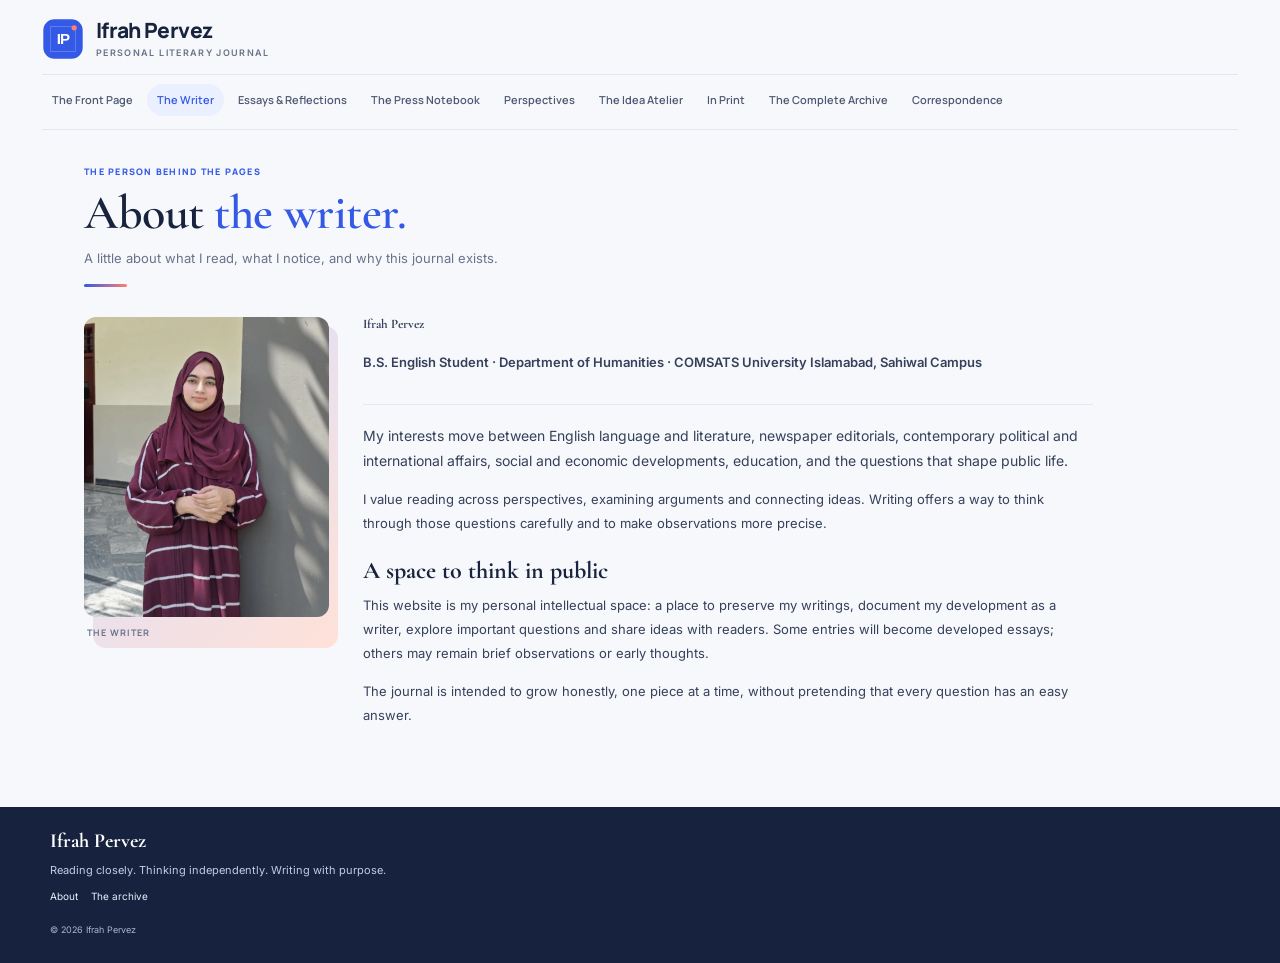
==== commit 9d00392e: "Add feather logo beside author name on About page" ====
--- a/about.html
+++ b/about.html
@@ -1,6 +1,14 @@
 <!doctype html>
 <html lang="en"><head><meta charset="utf-8"><meta name="viewport" content="width=device-width, initial-scale=1"><meta name="description" content="A personal literary journal and writing archive by Ifrah Pervez."><meta name="theme-color" content="#f4f0e8"><title>About the Writer — Ifrah Pervez</title><link rel="stylesheet" href="styles.css"><link rel="icon" type="image/svg+xml" href="assets/favicon.svg"></head>
-<body><header class="masthead"><div class="masthead-top"><a class="wordmark" href="index.html">Ifrah Pervez<span>Personal literary journal</span></a><button class="menu-toggle" aria-expanded="false" aria-label="Open navigation">Menu <i>＋</i></button></div><nav class="main-nav">
+<body><header class="masthead">
+<div class="masthead-top">
+  <a class="wordmark" href="index.html">
+    <img src="assets/favicon.svg" alt="" width="36" height="36">
+    <span class="wordmark-text">Ifrah Pervez<span>Personal Literary Journal</span></span>
+  </a>
+  <button class="menu-toggle" aria-expanded="false" aria-label="Open navigation">Menu <i>＋</i></button>
+</div>
+<nav class="main-nav">
 <a href="index.html">The Front Page</a><a class="current" href="about.html">The Writer</a><a href="essays.html">Essays &amp; Reflections</a><a href="observations.html">The Press Notebook</a><a href="opinions.html">Perspectives</a><a href="ideas.html">The Idea Atelier</a><a href="published.html">In Print</a><a href="archive.html">The Complete Archive</a><a href="correspondence.html">Correspondence</a>
 </nav></header>
 <main><section class="page-heading"><p class="overline">The person behind the pages</p><h1>About <em>the writer.</em></h1><p class="heading-note">A little about what I read, what I notice, and why this journal exists.</p></section><section class="about-page">
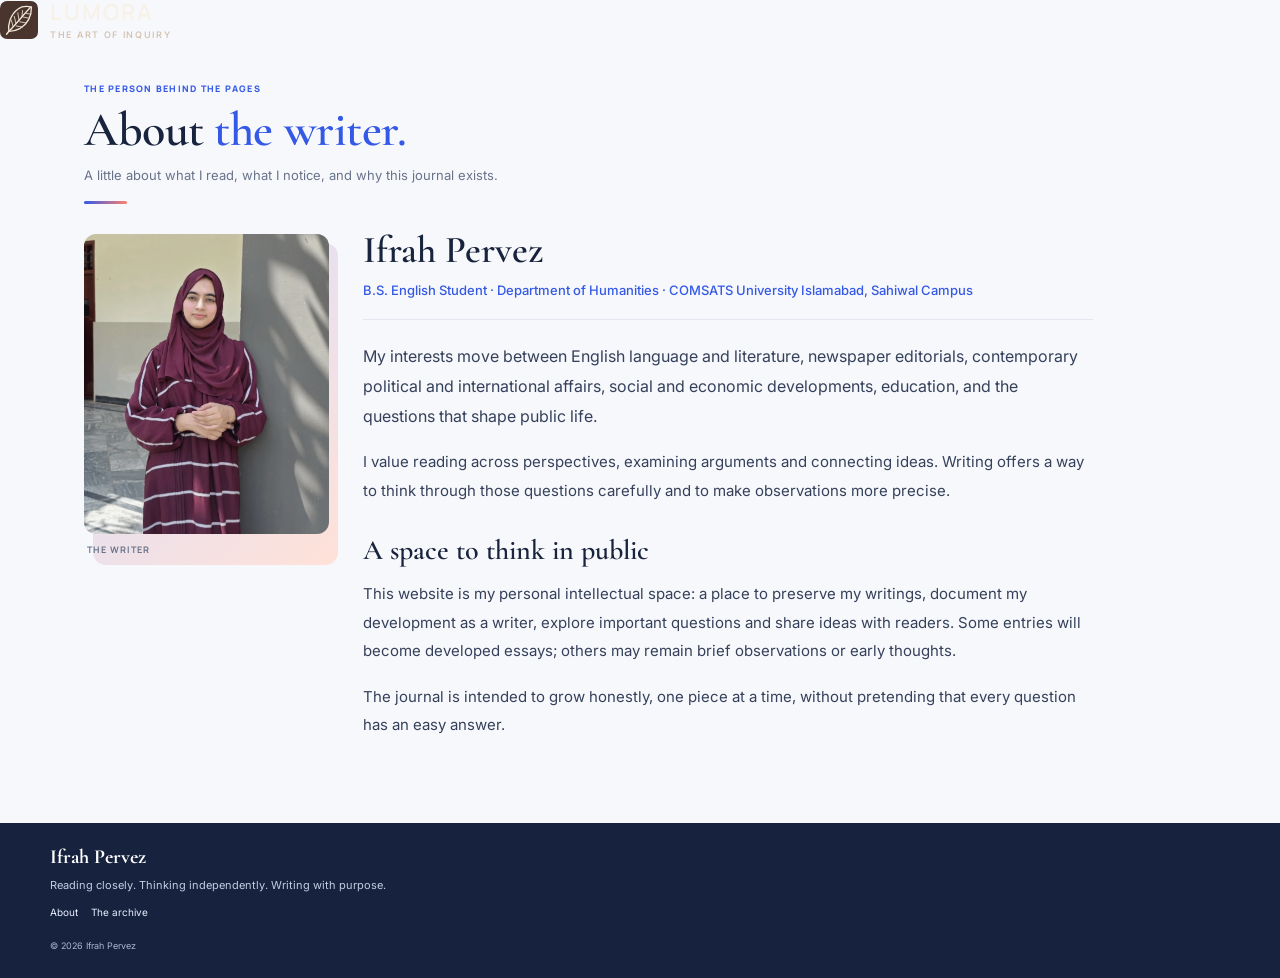
==== commit 846c2a75: "Apply LUMORA branding to The Writer page" ====
--- a/about.html
+++ b/about.html
@@ -1,16 +1,22 @@
 <!doctype html>
 <html lang="en"><head><meta charset="utf-8"><meta name="viewport" content="width=device-width, initial-scale=1"><meta name="description" content="A personal literary journal and writing archive by Ifrah Pervez."><meta name="theme-color" content="#f4f0e8"><title>About the Writer — Ifrah Pervez</title><link rel="stylesheet" href="styles.css"><link rel="icon" type="image/svg+xml" href="assets/favicon.svg"></head>
-<body><header class="masthead">
-<div class="masthead-top">
-  <a class="wordmark" href="index.html">
-    <img src="assets/favicon.svg" alt="" width="36" height="36">
-    <span class="wordmark-text">Ifrah Pervez<span>Personal Literary Journal</span></span>
+<body>
+<header class="lumora-header">
+  <a class="lumora-brand" href="index.html">
+    <img src="assets/favicon.svg" alt="LUMORA feather emblem">
+    <span>
+      <strong>LUMORA</strong>
+      <small>THE ART OF INQUIRY</small>
+    </span>
   </a>
-  <button class="menu-toggle" aria-expanded="false" aria-label="Open navigation">Menu <i>＋</i></button>
-</div>
-<nav class="main-nav">
-<a href="index.html">The Front Page</a><a class="current" href="about.html">The Writer</a><a href="essays.html">Essays &amp; Reflections</a><a href="observations.html">The Press Notebook</a><a href="opinions.html">Perspectives</a><a href="ideas.html">The Idea Atelier</a><a href="published.html">In Print</a><a href="archive.html">The Complete Archive</a><a href="correspondence.html">Correspondence</a>
-</nav></header>
+
+  <button class="menu-toggle" aria-label="Open menu" aria-expanded="false">
+    <span></span>
+    <span></span>
+    <span></span>
+  </button>
+</header>
+
 <main><section class="page-heading"><p class="overline">The person behind the pages</p><h1>About <em>the writer.</em></h1><p class="heading-note">A little about what I read, what I notice, and why this journal exists.</p></section><section class="about-page">
 <figure class="writer-portrait"><img src="assets/ifrah-pervez.webp" alt="Portrait of Ifrah Pervez"><figcaption>THE WRITER</figcaption></figure>
 <div class="prose">
--- a/styles.css
+++ b/styles.css
@@ -95,8 +95,9 @@
 .main-nav {
   display: flex;
   align-items: center;
+  justify-content: flex-end;
   flex-wrap: wrap;
-  gap: 4px;
+  gap: 4px 8px;
   padding: 9px 0 13px;
   border-top: 1px solid var(--line);
   border-bottom: 1px solid var(--line);
@@ -173,11 +174,11 @@
   text-transform: uppercase;
 }
 .hero-copy h1 {
-  max-width: 600px;
-  margin: 0 0 12px;
-  color: var(--ink);
-  font: 600 clamp(42px, 5.1vw, 61px)/.98 var(--heading);
-  letter-spacing: -.9px;
+  max-width: 680px;
+  margin: 0 0 16px;
+  color: var(--ink);
+  font: 600 clamp(46px, 5.5vw, 68px)/1.05 var(--heading);
+  letter-spacing: -1.1px;
 }
 .hero-copy h1 em { color: var(--blue); font-style: normal; }
 .hero-lede {
@@ -230,13 +231,15 @@
 }
 
 /* IMAGE-LED JOURNAL CATEGORY CARDS */
-.home-index { padding: 28px 0 38px; }
+.home-index { padding: 14px 0 38px; }
 .section-label { margin-bottom: 13px; }
 .section-label span:first-child {
-  color: var(--ink);
-  font: 600 28px/1.1 var(--heading);
-  letter-spacing: -.25px;
-  text-transform: none;
+  font-family: var(--heading);
+  font-size: 34px;
+  font-weight: 600;
+  line-height: 1.15;
+  letter-spacing: -0.5px;
+  color: var(--ink);
 }
 .section-label span:last-child { color: var(--blue); font-size: 9px; }
 .journal-grid {
@@ -407,12 +410,41 @@
 .writer-portrait img { position: relative; width: 100%; height: 300px; object-fit: cover; object-position: center 22%; border-radius: 12px; }
 .writer-portrait figcaption { position: relative; padding: 9px 3px 0; color: var(--muted); font: 700 9px var(--ui); letter-spacing: 1px; }
 .prose { max-width: 730px; }
-.writer-identity { padding: 0 0 16px; margin: 0 0 18px; border-bottom: 1px solid var(--line); }
-.writer-name { margin: 0 0 5px; color: var(--ink); font: 700 34px/1.1 var(--heading); }
-.writer-subtitle { margin: 0; color: var(--blue); font-size: 11px; line-height: 1.6; font-weight: 600; }
-.prose p { margin: 0 0 14px; color: var(--ink-soft); font-size: 13px; line-height: 1.85; }
-.prose .lead { font-size: 14px; line-height: 1.8; }
-.prose h2 { margin: 22px 0 8px; color: var(--ink); font: 700 24px/1.15 var(--heading); }
+
+.writer-identity {
+  padding: 0 0 18px;
+  margin: 0 0 22px;
+  border-bottom: 1px solid var(--line);
+}
+
+.prose p.writer-name {
+  margin: 0 0 7px;
+  color: var(--ink);
+  font: 600 38px/1.15 var(--heading);
+}
+
+.prose p.writer-subtitle {
+  margin: 0;
+  color: var(--blue);
+  font: 500 13px/1.7 var(--body);
+}
+
+.prose p {
+  margin: 0 0 17px;
+  color: var(--ink-soft);
+  font: 400 15px/1.9 var(--body);
+}
+
+.prose .lead {
+  font-size: 16px;
+  line-height: 1.85;
+}
+
+.prose h2 {
+  margin: 28px 0 12px;
+  color: var(--ink);
+  font: 600 28px/1.25 var(--heading);
+}
 
 /* PUBLISHED LETTERS */
 .published-page { display: grid; gap: 12px; }
@@ -661,3 +693,229 @@
   color: #39334f;
   font-weight: 700;
 }
+
+/* ==========================================
+   LUMORA — CINEMATIC HOMEPAGE
+========================================== */
+
+body.lumora-home {
+  margin: 0;
+  min-height: 100vh;
+  background: #28231f;
+  color: #f8f1e7;
+  overflow-x: hidden;
+}
+
+.lumora-home .lumora-header {
+  position: absolute;
+  z-index: 20;
+  top: 0;
+  left: 0;
+  width: 100%;
+  max-width: none;
+  margin: 0;
+  padding: 28px 5.5%;
+  display: flex;
+  align-items: center;
+  justify-content: space-between;
+}
+
+.lumora-brand {
+  display: inline-flex;
+  align-items: center;
+  gap: 12px;
+  color: #f8f1e7;
+}
+
+.lumora-brand img {
+  width: 38px;
+  height: 38px;
+  object-fit: contain;
+}
+
+.lumora-brand strong {
+  display: block;
+  font: 600 22px/1.1 var(--ui);
+  letter-spacing: 2px;
+  color: #f8f1e7;
+}
+
+.lumora-brand small {
+  display: block;
+  margin-top: 5px;
+  color: #d1bfa9;
+  font: 500 9px/1.3 var(--body);
+  letter-spacing: 1.7px;
+}
+
+.lumora-home .lumora-menu-toggle {
+  display: inline-flex;
+  align-items: center;
+  gap: 13px;
+  padding: 10px 0;
+  border: 0;
+  border-radius: 0;
+  background: transparent;
+  color: #f8f1e7;
+  font: 600 10px var(--ui);
+  letter-spacing: 1.5px;
+}
+
+.hamburger-lines {
+  display: flex;
+  flex-direction: column;
+  gap: 6px;
+  width: 25px;
+}
+
+.hamburger-lines span {
+  display: block;
+  width: 25px;
+  height: 1px;
+  background: #f8f1e7;
+  transition: transform .25s ease;
+}
+
+.lumora-menu-toggle[aria-expanded="true"] .hamburger-lines span:first-child {
+  transform: translateY(7px) rotate(45deg);
+}
+
+.lumora-menu-toggle[aria-expanded="true"] .hamburger-lines span:nth-child(2) {
+  opacity: 0;
+}
+
+.lumora-menu-toggle[aria-expanded="true"] .hamburger-lines span:last-child {
+  transform: translateY(-7px) rotate(-45deg);
+}
+
+.lumora-home .lumora-nav {
+  display: none;
+  position: absolute;
+  top: 88px;
+  right: 5.5%;
+  width: min(340px, 88vw);
+  padding: 18px;
+  border: 1px solid rgba(255,255,255,.2);
+  background: rgba(35,30,27,.97);
+  flex-direction: column;
+  align-items: stretch;
+  gap: 3px;
+}
+
+.lumora-home .lumora-nav.open {
+  display: flex;
+}
+
+.lumora-home .lumora-nav a {
+  display: block;
+  padding: 12px 10px;
+  border-radius: 0;
+  color: #f4eadc;
+  font: 500 13px var(--body);
+  letter-spacing: .3px;
+}
+
+.lumora-home .lumora-nav a:hover,
+.lumora-home .lumora-nav a.current {
+  background: rgba(255,255,255,.09);
+  color: #ffffff;
+}
+
+.lumora-main {
+  width: 100%;
+  max-width: none;
+  margin: 0;
+  padding: 0;
+}
+
+.lumora-hero {
+  min-height: 100vh;
+  min-height: 100svh;
+  display: flex;
+  align-items: center;
+  justify-content: center;
+  position: relative;
+  padding: 140px 24px 70px;
+  background:
+    linear-gradient(
+      rgba(25,21,19,.48),
+      rgba(25,21,19,.58)
+    ),
+    url("assets/hero-literary-stilllife.webp")
+    center center / cover no-repeat;
+}
+
+.lumora-hero-content {
+  position: relative;
+  z-index: 1;
+  width: 100%;
+  max-width: 850px;
+  margin: 0 auto;
+  text-align: center;
+}
+
+.lumora-kicker {
+  margin: 0 0 24px;
+  color: #e1cfb9;
+  font: 600 10px/1.5 var(--ui);
+  letter-spacing: 3px;
+}
+
+.lumora-hero h1 {
+  margin: 0;
+  color: #fffaf2;
+  font: 500 clamp(48px, 7vw, 88px)/1.04 var(--heading);
+  letter-spacing: -.8px;
+}
+
+.lumora-description {
+  margin: 24px 0 30px;
+  color: #f0e5d8;
+  font: 400 clamp(14px, 1.5vw, 17px)/1.7 var(--body);
+  letter-spacing: .3px;
+}
+
+.lumora-button {
+  display: inline-block;
+  padding: 14px 25px;
+  border: 1px solid rgba(255,255,255,.8);
+  border-radius: 2px;
+  background: transparent;
+  color: #fffaf2;
+  font: 600 11px/1.4 var(--ui);
+  letter-spacing: .8px;
+  transition: background .25s ease, color .25s ease;
+}
+
+.lumora-button:hover {
+  background: #f8f1e7;
+  color: #28231f;
+}
+
+@media (max-width: 600px) {
+  .lumora-home .lumora-header {
+    padding: 22px 6%;
+  }
+
+  .lumora-brand strong {
+    font-size: 19px;
+  }
+
+  .lumora-hero {
+    padding: 120px 22px 60px;
+    background-position: 58% center;
+  }
+
+  .lumora-hero h1 {
+    font-size: clamp(44px, 12vw, 62px);
+  }
+
+  .lumora-kicker {
+    font-size: 9px;
+    letter-spacing: 2px;
+  }
+
+  .lumora-description {
+    margin: 20px 0 26px;
+  }
+}
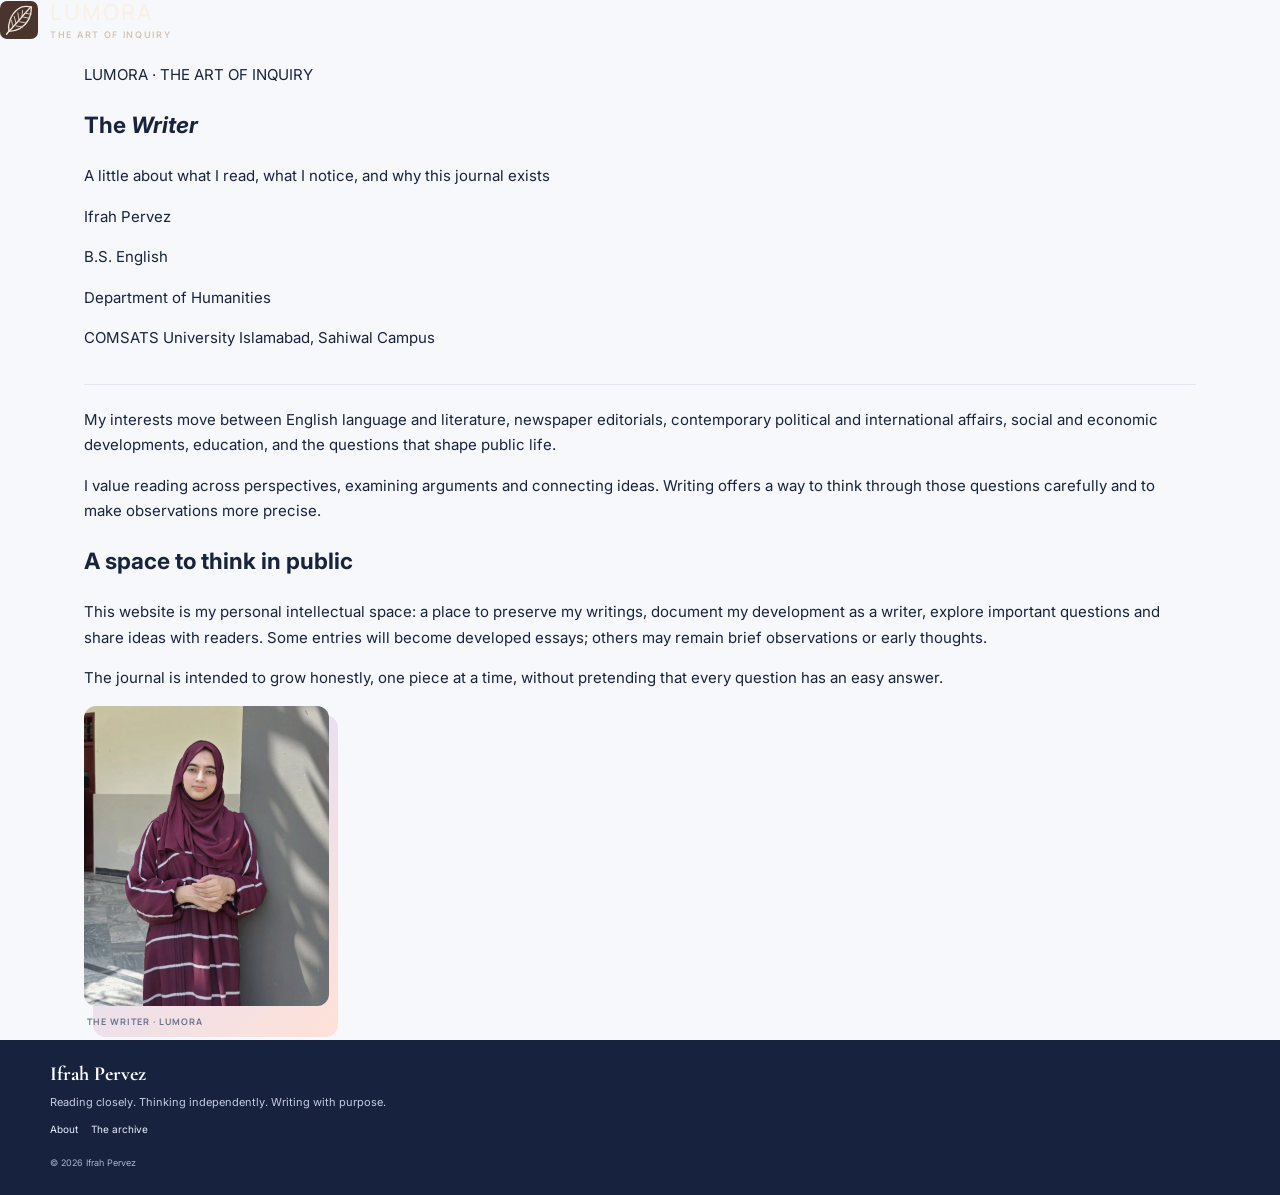
==== commit c164d169: "Redesign The Writer page content" ====
--- a/about.html
+++ b/about.html
@@ -17,11 +17,58 @@
   </button>
 </header>
 
-<main><section class="page-heading"><p class="overline">The person behind the pages</p><h1>About <em>the writer.</em></h1><p class="heading-note">A little about what I read, what I notice, and why this journal exists.</p></section><section class="about-page">
-<figure class="writer-portrait"><img src="assets/ifrah-pervez.webp" alt="Portrait of Ifrah Pervez"><figcaption>THE WRITER</figcaption></figure>
-<div class="prose">
-<div class="writer-identity">
-<p class="writer-name">Ifrah Pervez</p>
-<p class="writer-subtitle">B.S. English Student · Department of Humanities · COMSATS University Islamabad, Sahiwal Campus</p>
-</div>
-<p class="lead">My interests move between English language and literature, newspaper editorials, contemporary political and international affairs, social and economic developments, education, and the questions that shape public life.</p><p>I value reading across perspectives, examining arguments and connecting ideas. Writing offers a way to think through those questions carefully and to make observations more precise.</p><h2>A space to think in public</h2><p>This website is my personal intellectual space: a place to preserve my writings, document my development as a writer, explore important questions and share ideas with readers. Some entries will become developed essays; others may remain brief observations or early thoughts.</p><p>The journal is intended to grow honestly, one piece at a time, without pretending that every question has an easy answer.</p></div></section></main><footer class="footer"><a class="footer-name" href="index.html">Ifrah Pervez</a><p>Reading closely. Thinking independently. Writing with purpose.</p><div><a href="about.html">About</a><a href="archive.html">The archive</a></div><small>© 2026 Ifrah Pervez</small></footer><script src="app.js"></script></body></html>
+
+<main class="writer-page">
+
+  <section class="writer-heading">
+    <p class="writer-overline">LUMORA · THE ART OF INQUIRY</p>
+    <h1>The <em>Writer</em></h1>
+    <p class="writer-intro-line">
+      A little about what I read, what I notice, and why this journal exists
+    </p>
+  </section>
+
+  <section class="writer-feature">
+
+    <div class="writer-content">
+
+      <div class="writer-identity">
+        <p class="writer-name">Ifrah Pervez</p>
+        <div class="writer-academics">
+          <p>B.S. English</p>
+          <p>Department of Humanities</p>
+          <p>COMSATS University Islamabad, Sahiwal Campus</p>
+        </div>
+      </div>
+
+      <p class="lead">
+        My interests move between English language and literature, newspaper editorials, contemporary political and international affairs, social and economic developments, education, and the questions that shape public life.
+      </p>
+
+      <p>
+        I value reading across perspectives, examining arguments and connecting ideas.
+        Writing offers a way to think through those questions carefully and to make observations more precise.
+      </p>
+
+      <h2>A space to think in public</h2>
+
+      <p>
+        This website is my personal intellectual space: a place to preserve my writings, document my development as a writer, explore important questions and share ideas with readers.
+        Some entries will become developed essays; others may remain brief observations or early thoughts.
+      </p>
+
+      <p>
+        The journal is intended to grow honestly, one piece at a time, without pretending that every question has an easy answer.
+      </p>
+
+    </div>
+
+    <figure class="writer-portrait">
+      <img src="assets/ifrah-pervez.webp" alt="Portrait of Ifrah Pervez">
+      <figcaption>THE WRITER · LUMORA</figcaption>
+    </figure>
+
+  </section>
+
+</main>
+<footer class="footer"><a class="footer-name" href="index.html">Ifrah Pervez</a><p>Reading closely. Thinking independently. Writing with purpose.</p><div><a href="about.html">About</a><a href="archive.html">The archive</a></div><small>© 2026 Ifrah Pervez</small></footer><script src="app.js"></script></body></html>
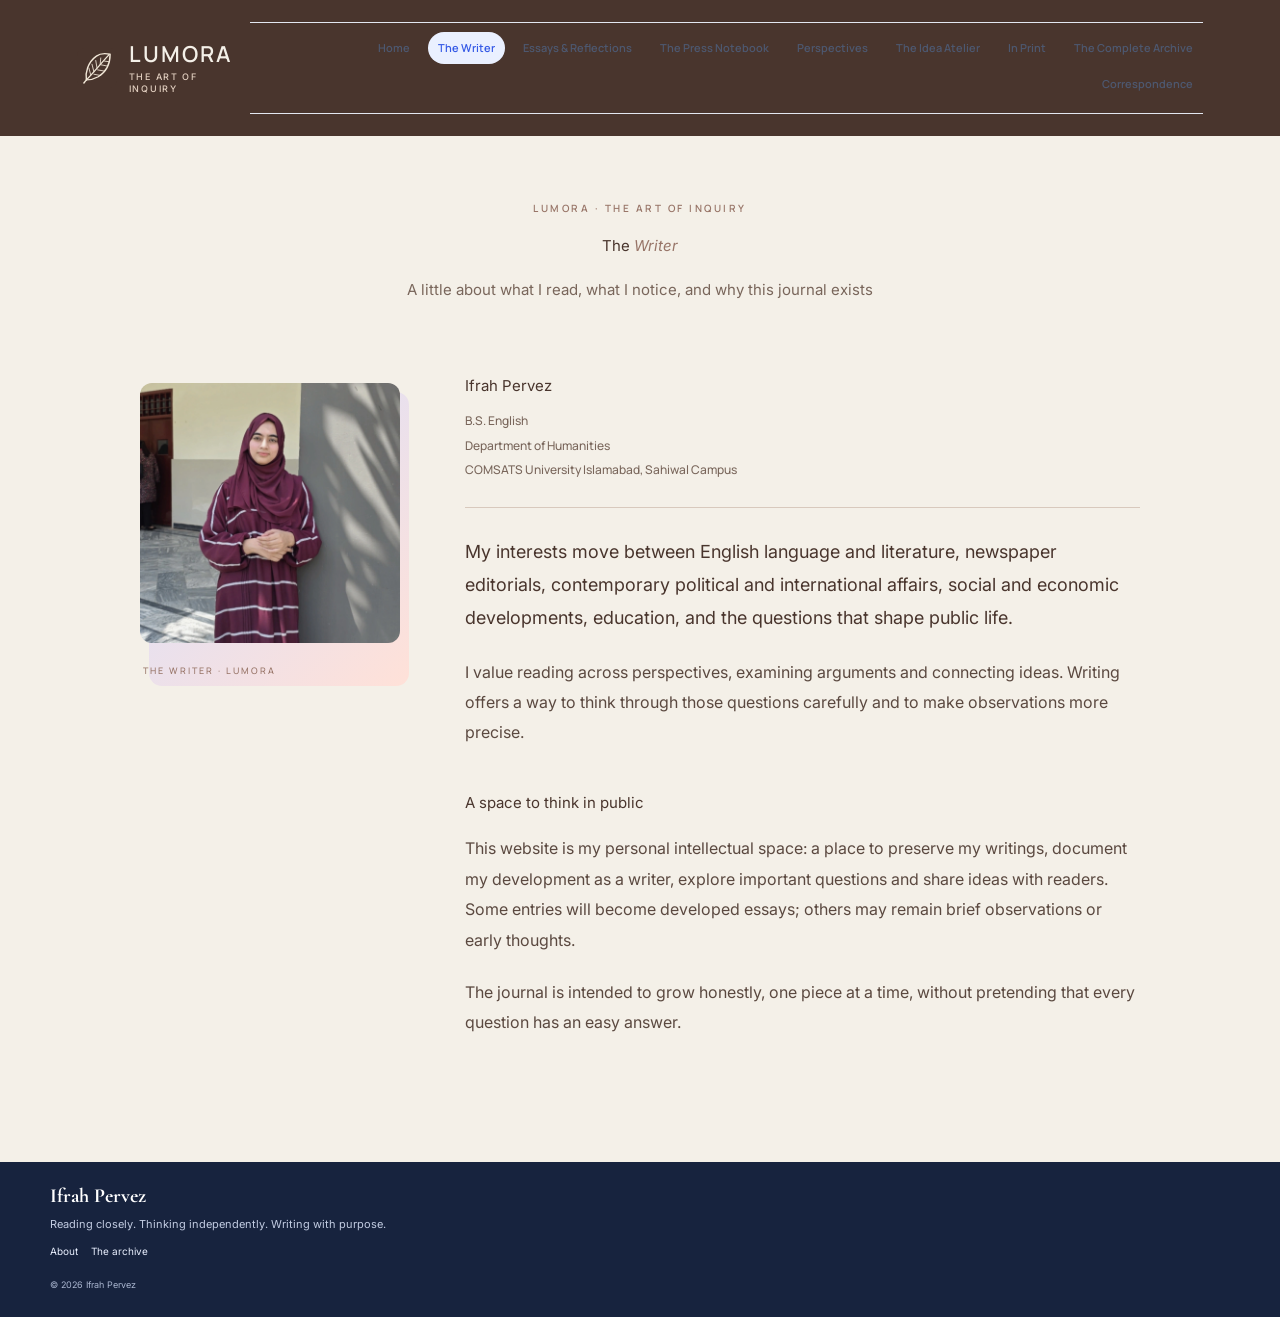
==== commit c62f190d: "Restore complete LUMORA navigation on Writer page" ====
--- a/about.html
+++ b/about.html
@@ -1,7 +1,9 @@
 <!doctype html>
 <html lang="en"><head><meta charset="utf-8"><meta name="viewport" content="width=device-width, initial-scale=1"><meta name="description" content="A personal literary journal and writing archive by Ifrah Pervez."><meta name="theme-color" content="#f4f0e8"><title>About the Writer — Ifrah Pervez</title><link rel="stylesheet" href="styles.css"><link rel="icon" type="image/svg+xml" href="assets/favicon.svg"></head>
 <body>
+
 <header class="lumora-header">
+
   <a class="lumora-brand" href="index.html">
     <img src="assets/favicon.svg" alt="LUMORA feather emblem">
     <span>
@@ -10,12 +12,35 @@
     </span>
   </a>
 
-  <button class="menu-toggle" aria-label="Open menu" aria-expanded="false">
-    <span></span>
-    <span></span>
-    <span></span>
+  <button class="menu-toggle lumora-menu-toggle"
+    aria-expanded="false"
+    aria-label="Open navigation">
+
+    <span class="menu-label">MENU</span>
+
+    <span class="hamburger-lines" aria-hidden="true">
+      <span></span>
+      <span></span>
+      <span></span>
+    </span>
+
+    <i hidden>＋</i>
   </button>
+
+  <nav class="main-nav lumora-nav">
+    <a href="index.html">Home</a>
+    <a class="current" href="about.html">The Writer</a>
+    <a href="essays.html">Essays &amp; Reflections</a>
+    <a href="observations.html">The Press Notebook</a>
+    <a href="opinions.html">Perspectives</a>
+    <a href="ideas.html">The Idea Atelier</a>
+    <a href="published.html">In Print</a>
+    <a href="archive.html">The Complete Archive</a>
+    <a href="correspondence.html">Correspondence</a>
+  </nav>
+
 </header>
+
 
 
 <main class="writer-page">
--- a/styles.css
+++ b/styles.css
@@ -919,3 +919,227 @@
     margin: 20px 0 26px;
   }
 }
+
+
+/* =====================================
+   LUMORA — THE WRITER PAGE
+   ===================================== */
+
+body:has(.writer-page) {
+  margin: 0;
+  background: #f4f0e8;
+  color: #49352d;
+}
+
+/* BRAND HEADER */
+
+body:has(.writer-page) .lumora-header {
+  position: relative;
+  width: 100%;
+  box-sizing: border-box;
+  padding: 22px 6%;
+  background: #49352d;
+  display: flex;
+  align-items: center;
+  justify-content: space-between;
+  z-index: 20;
+}
+
+body:has(.writer-page) .lumora-brand {
+  display: inline-flex;
+  align-items: center;
+  gap: 12px;
+  color: #f4f0e8;
+  text-decoration: none;
+}
+
+body:has(.writer-page) .lumora-brand img {
+  width: 40px;
+  height: 40px;
+  object-fit: contain;
+}
+
+body:has(.writer-page) .lumora-brand strong {
+  display: block;
+  color: #f4f0e8;
+  font: 600 22px/1.1 var(--ui);
+  letter-spacing: 2px;
+}
+
+body:has(.writer-page) .lumora-brand small {
+  display: block;
+  margin-top: 5px;
+  color: #e2cfc0;
+  font: 500 9px/1.3 var(--body);
+  letter-spacing: 1.7px;
+}
+
+body:has(.writer-page) .menu-toggle {
+  color: #f4f0e8;
+}
+
+/* PAGE BACKGROUND */
+
+.writer-page {
+  width: 100%;
+  box-sizing: border-box;
+  min-height: 100vh;
+  padding: 0 7% 90px;
+  background: #f4f0e8;
+  color: #49352d;
+}
+
+/* PAGE INTRODUCTION */
+
+.writer-heading {
+  max-width: 1000px;
+  margin: 0 auto;
+  padding: 65px 20px 45px;
+  text-align: center;
+}
+
+.writer-overline {
+  margin: 0 0 17px;
+  color: #987568;
+  font: 600 10px/1.5 var(--ui);
+  letter-spacing: 2.5px;
+}
+
+.writer-heading h1 {
+  margin: 0;
+  color: #49352d;
+  font: 400 clamp(48px, 6vw, 72px)/1.1 var(--serif);
+}
+
+.writer-heading h1 em {
+  color: #987568;
+}
+
+.writer-intro-line {
+  margin: 17px auto 0;
+  color: #79665b;
+  font: 400 15px/1.8 var(--body);
+}
+
+/* PORTRAIT LEFT, WRITING RIGHT */
+
+.writer-feature {
+  max-width: 1080px;
+  margin: 25px auto 0;
+  display: grid;
+  grid-template-columns: 260px minmax(0, 1fr);
+  gap: 65px;
+  align-items: start;
+}
+
+.writer-portrait {
+  grid-column: 1;
+  grid-row: 1;
+  width: 100%;
+  max-width: 260px;
+  margin: 10px 0 0;
+}
+
+.writer-portrait img {
+  display: block;
+  width: 100%;
+  height: auto;
+  object-fit: cover;
+}
+
+.writer-portrait figcaption {
+  margin-top: 12px;
+  color: #987568;
+  font: 500 9px/1.5 var(--ui);
+  letter-spacing: 2px;
+}
+
+.writer-content {
+  grid-column: 2;
+  grid-row: 1;
+  min-width: 0;
+  max-width: 700px;
+}
+
+.writer-identity {
+  padding-bottom: 23px;
+  margin-bottom: 27px;
+  border-bottom: 1px solid #d8c9bd;
+}
+
+.writer-name {
+  margin: 0 0 12px;
+  color: #49352d;
+  font: 400 28px/1.3 var(--serif);
+}
+
+.writer-academics p {
+  margin: 3px 0;
+  color: #79665b;
+  font: 500 12px/1.8 var(--ui);
+}
+
+.writer-content > p {
+  margin: 0 0 22px;
+  color: #5b4940;
+  font: 400 16px/1.9 var(--body);
+}
+
+.writer-content > p.lead {
+  color: #49352d;
+  font-size: 18px;
+  line-height: 1.85;
+}
+
+.writer-content h2 {
+  margin: 42px 0 18px;
+  color: #49352d;
+  font: 400 31px/1.3 var(--serif);
+}
+
+/* MOBILE */
+
+@media (max-width: 700px) {
+  body:has(.writer-page) .lumora-header {
+    padding: 17px 6%;
+  }
+
+  body:has(.writer-page) .lumora-brand img {
+    width: 34px;
+    height: 34px;
+  }
+
+  body:has(.writer-page) .lumora-brand strong {
+    font-size: 19px;
+  }
+
+  .writer-page {
+    padding: 0 6% 65px;
+  }
+
+  .writer-heading {
+    padding: 48px 10px 35px;
+  }
+
+  .writer-feature {
+    grid-template-columns: 1fr;
+    gap: 30px;
+    margin-top: 15px;
+  }
+
+  .writer-portrait {
+    grid-column: 1;
+    grid-row: 1;
+    max-width: 210px;
+    margin: 0 auto;
+  }
+
+  .writer-content {
+    grid-column: 1;
+    grid-row: 2;
+  }
+
+  .writer-content > p.lead {
+    font-size: 17px;
+  }
+}
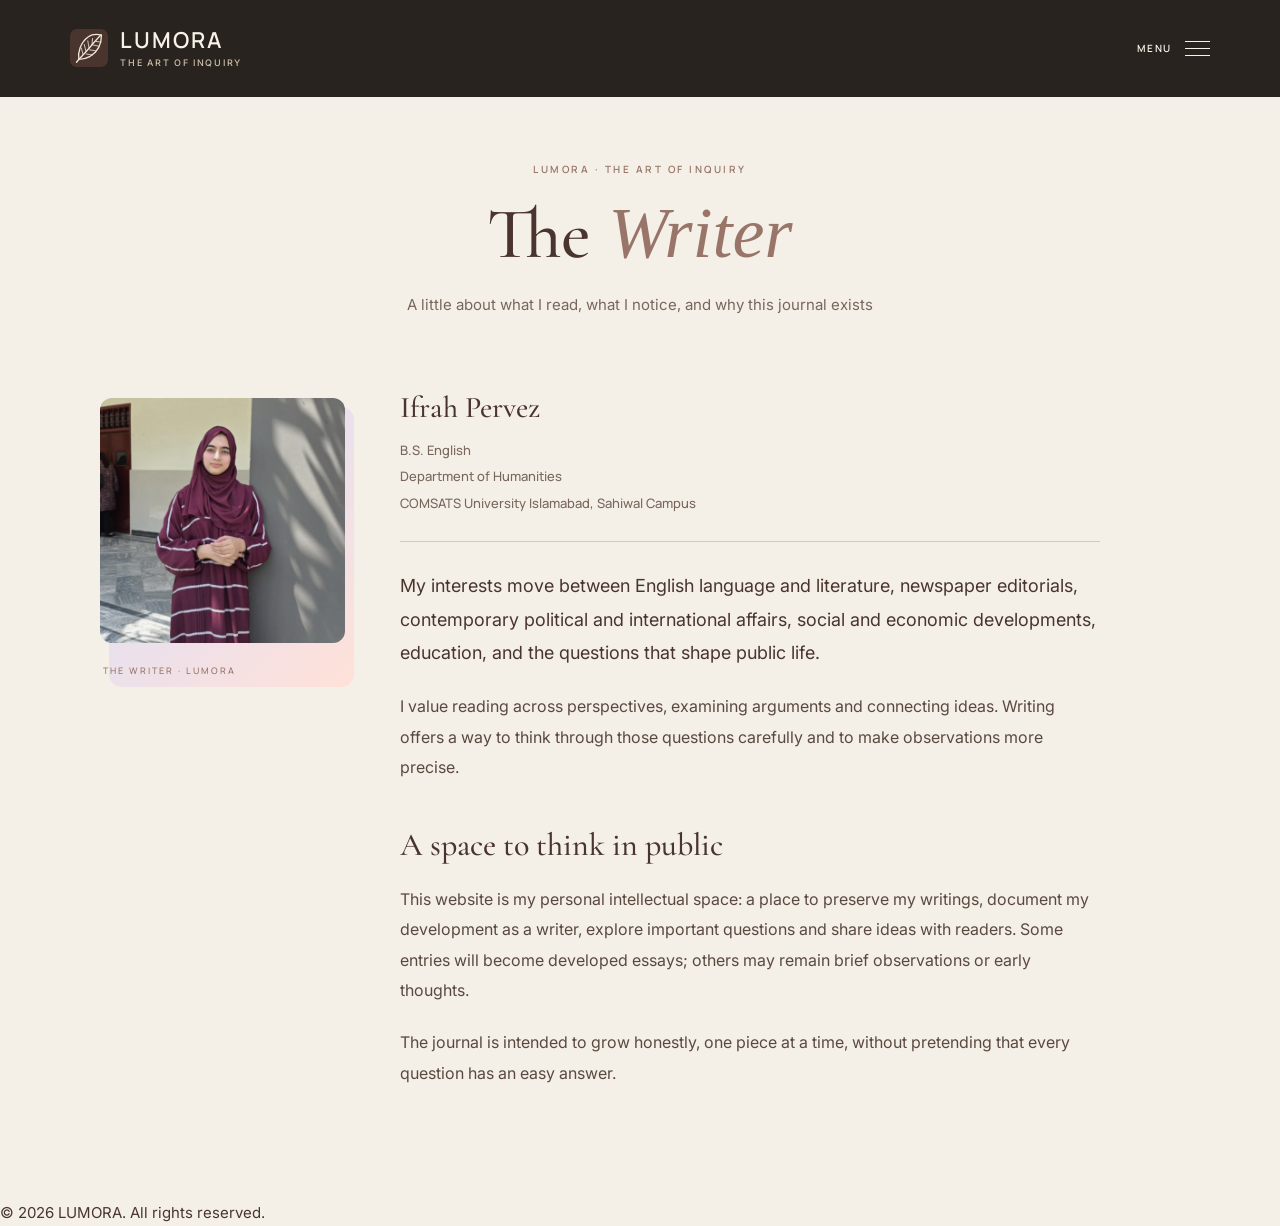
==== commit 8a48facf: "`Add minimal LUMORA copyright footer`" ====
--- a/about.html
+++ b/about.html
@@ -96,4 +96,6 @@
   </section>
 
 </main>
-<footer class="footer"><a class="footer-name" href="index.html">Ifrah Pervez</a><p>Reading closely. Thinking independently. Writing with purpose.</p><div><a href="about.html">About</a><a href="archive.html">The archive</a></div><small>© 2026 Ifrah Pervez</small></footer><script src="app.js"></script></body></html>
+<footer class="lumora-copyright">
+  © 2026 LUMORA. All rights reserved.
+</footer><script src="app.js"></script></body></html>
--- a/styles.css
+++ b/styles.css
@@ -920,10 +920,9 @@
   }
 }
 
-
 /* =====================================
    LUMORA — THE WRITER PAGE
-   ===================================== */
+===================================== */
 
 body:has(.writer-page) {
   margin: 0;
@@ -931,37 +930,37 @@
   color: #49352d;
 }
 
-/* BRAND HEADER */
+/* HEADER — MATCH THE LUMORA HOMEPAGE */
 
 body:has(.writer-page) .lumora-header {
   position: relative;
+  z-index: 20;
   width: 100%;
-  box-sizing: border-box;
-  padding: 22px 6%;
-  background: #49352d;
+  max-width: none;
+  margin: 0;
+  padding: 28px 5.5%;
   display: flex;
   align-items: center;
   justify-content: space-between;
-  z-index: 20;
+  background: #28231f;
 }
 
 body:has(.writer-page) .lumora-brand {
   display: inline-flex;
   align-items: center;
   gap: 12px;
-  color: #f4f0e8;
-  text-decoration: none;
+  color: #f8f1e7;
 }
 
 body:has(.writer-page) .lumora-brand img {
-  width: 40px;
-  height: 40px;
+  width: 38px;
+  height: 38px;
   object-fit: contain;
 }
 
 body:has(.writer-page) .lumora-brand strong {
   display: block;
-  color: #f4f0e8;
+  color: #f8f1e7;
   font: 600 22px/1.1 var(--ui);
   letter-spacing: 2px;
 }
@@ -969,27 +968,101 @@
 body:has(.writer-page) .lumora-brand small {
   display: block;
   margin-top: 5px;
-  color: #e2cfc0;
+  color: #d1bfa9;
   font: 500 9px/1.3 var(--body);
   letter-spacing: 1.7px;
 }
 
-body:has(.writer-page) .menu-toggle {
-  color: #f4f0e8;
-}
-
-/* PAGE BACKGROUND */
+/* HAMBURGER MENU */
+
+body:has(.writer-page) .lumora-menu-toggle {
+  display: inline-flex;
+  align-items: center;
+  gap: 13px;
+  padding: 10px 0;
+  border: 0;
+  border-radius: 0;
+  background: transparent;
+  color: #f8f1e7;
+  font: 600 10px var(--ui);
+  letter-spacing: 1.5px;
+}
+
+body:has(.writer-page) .hamburger-lines {
+  display: flex;
+  flex-direction: column;
+  gap: 6px;
+  width: 25px;
+}
+
+body:has(.writer-page) .hamburger-lines span {
+  display: block;
+  width: 25px;
+  height: 1px;
+  background: #f8f1e7;
+  transition: transform .25s ease;
+}
+
+body:has(.writer-page) .lumora-menu-toggle[aria-expanded="true"] .hamburger-lines span:first-child {
+  transform: translateY(7px) rotate(45deg);
+}
+
+body:has(.writer-page) .lumora-menu-toggle[aria-expanded="true"] .hamburger-lines span:nth-child(2) {
+  opacity: 0;
+}
+
+body:has(.writer-page) .lumora-menu-toggle[aria-expanded="true"] .hamburger-lines span:last-child {
+  transform: translateY(-7px) rotate(-45deg);
+}
+
+/* DROPDOWN NAVIGATION */
+
+body:has(.writer-page) .lumora-nav {
+  display: none;
+  position: absolute;
+  top: 88px;
+  right: 5.5%;
+  z-index: 30;
+  width: min(340px, 88vw);
+  padding: 18px;
+  border: 1px solid rgba(255,255,255,.2);
+  background: rgba(35,30,27,.97);
+  flex-direction: column;
+  align-items: stretch;
+  gap: 3px;
+}
+
+body:has(.writer-page) .lumora-nav.open {
+  display: flex;
+}
+
+body:has(.writer-page) .lumora-nav a {
+  display: block;
+  padding: 12px 10px;
+  border-radius: 0;
+  color: #f4eadc;
+  font: 500 13px var(--body);
+}
+
+body:has(.writer-page) .lumora-nav a:hover,
+body:has(.writer-page) .lumora-nav a.current {
+  background: rgba(255,255,255,.09);
+  color: #fff;
+}
+
+/* PAGE */
 
 .writer-page {
   width: 100%;
-  box-sizing: border-box;
+  max-width: none;
   min-height: 100vh;
+  margin: 0;
   padding: 0 7% 90px;
   background: #f4f0e8;
   color: #49352d;
 }
 
-/* PAGE INTRODUCTION */
+/* INTRODUCTION */
 
 .writer-heading {
   max-width: 1000px;
@@ -1008,11 +1081,12 @@
 .writer-heading h1 {
   margin: 0;
   color: #49352d;
-  font: 400 clamp(48px, 6vw, 72px)/1.1 var(--serif);
+  font: 500 clamp(48px, 6vw, 72px)/1.1 var(--heading);
 }
 
 .writer-heading h1 em {
   color: #987568;
+  font-style: italic;
 }
 
 .writer-intro-line {
@@ -1021,14 +1095,14 @@
   font: 400 15px/1.8 var(--body);
 }
 
-/* PORTRAIT LEFT, WRITING RIGHT */
+/* PORTRAIT LEFT — TEXT RIGHT */
 
 .writer-feature {
   max-width: 1080px;
   margin: 25px auto 0;
   display: grid;
-  grid-template-columns: 260px minmax(0, 1fr);
-  gap: 65px;
+  grid-template-columns: minmax(190px, 245px) minmax(0, 1fr);
+  gap: 55px;
   align-items: start;
 }
 
@@ -1036,7 +1110,7 @@
   grid-column: 1;
   grid-row: 1;
   width: 100%;
-  max-width: 260px;
+  max-width: 245px;
   margin: 10px 0 0;
 }
 
@@ -1070,13 +1144,13 @@
 .writer-name {
   margin: 0 0 12px;
   color: #49352d;
-  font: 400 28px/1.3 var(--serif);
+  font: 500 30px/1.3 var(--heading);
 }
 
 .writer-academics p {
   margin: 3px 0;
   color: #79665b;
-  font: 500 12px/1.8 var(--ui);
+  font: 500 13px/1.8 var(--ui);
 }
 
 .writer-content > p {
@@ -1094,25 +1168,30 @@
 .writer-content h2 {
   margin: 42px 0 18px;
   color: #49352d;
-  font: 400 31px/1.3 var(--serif);
+  font: 500 32px/1.3 var(--heading);
 }
 
 /* MOBILE */
 
 @media (max-width: 700px) {
   body:has(.writer-page) .lumora-header {
-    padding: 17px 6%;
-  }
-
-  body:has(.writer-page) .lumora-brand img {
-    width: 34px;
-    height: 34px;
+    padding: 22px 6%;
   }
 
   body:has(.writer-page) .lumora-brand strong {
     font-size: 19px;
   }
 
+  body:has(.writer-page) .lumora-brand img {
+    width: 36px;
+    height: 36px;
+  }
+
+  body:has(.writer-page) .lumora-nav {
+    top: 78px;
+    right: 6%;
+  }
+
   .writer-page {
     padding: 0 6% 65px;
   }
@@ -1123,15 +1202,15 @@
 
   .writer-feature {
     grid-template-columns: 1fr;
-    gap: 30px;
+    gap: 28px;
     margin-top: 15px;
   }
 
   .writer-portrait {
     grid-column: 1;
     grid-row: 1;
-    max-width: 210px;
-    margin: 0 auto;
+    width: min(210px, 75%);
+    margin: 0;
   }
 
   .writer-content {
@@ -1143,3 +1222,5 @@
     font-size: 17px;
   }
 }
+
+
